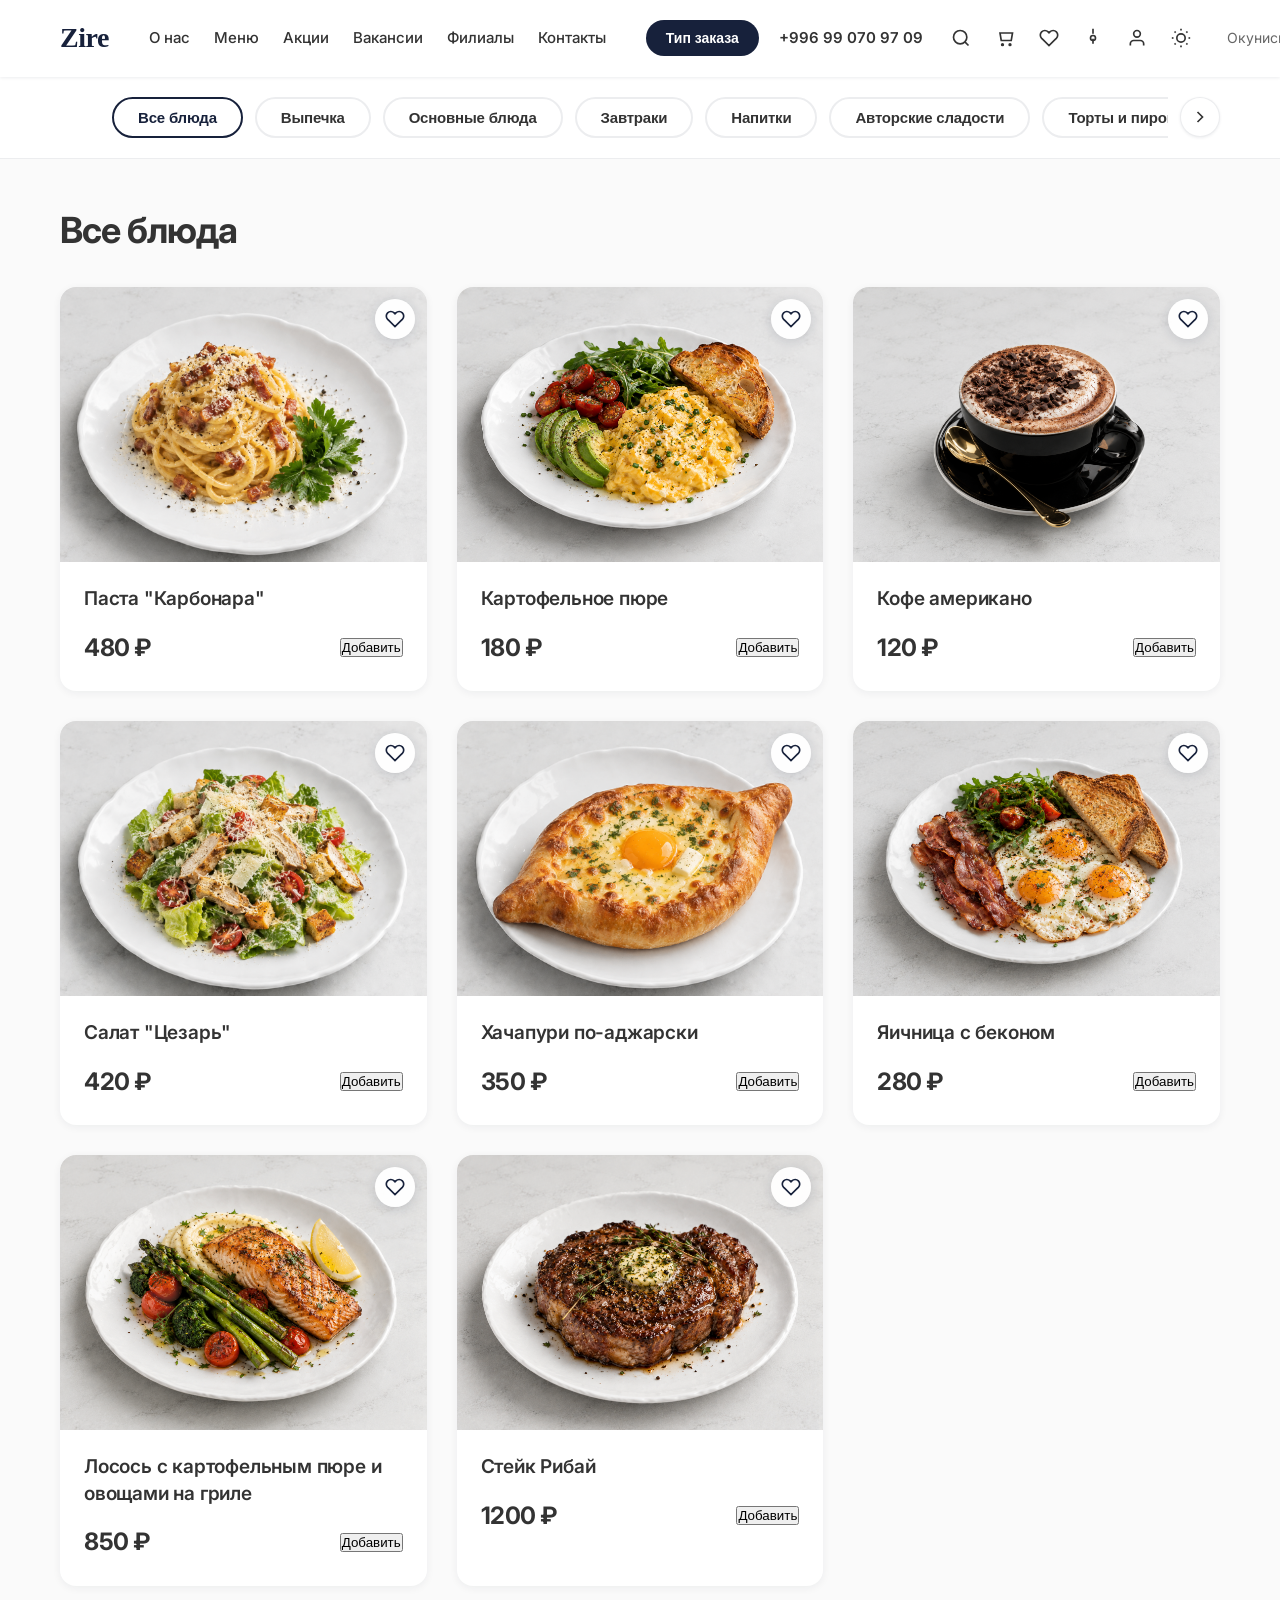
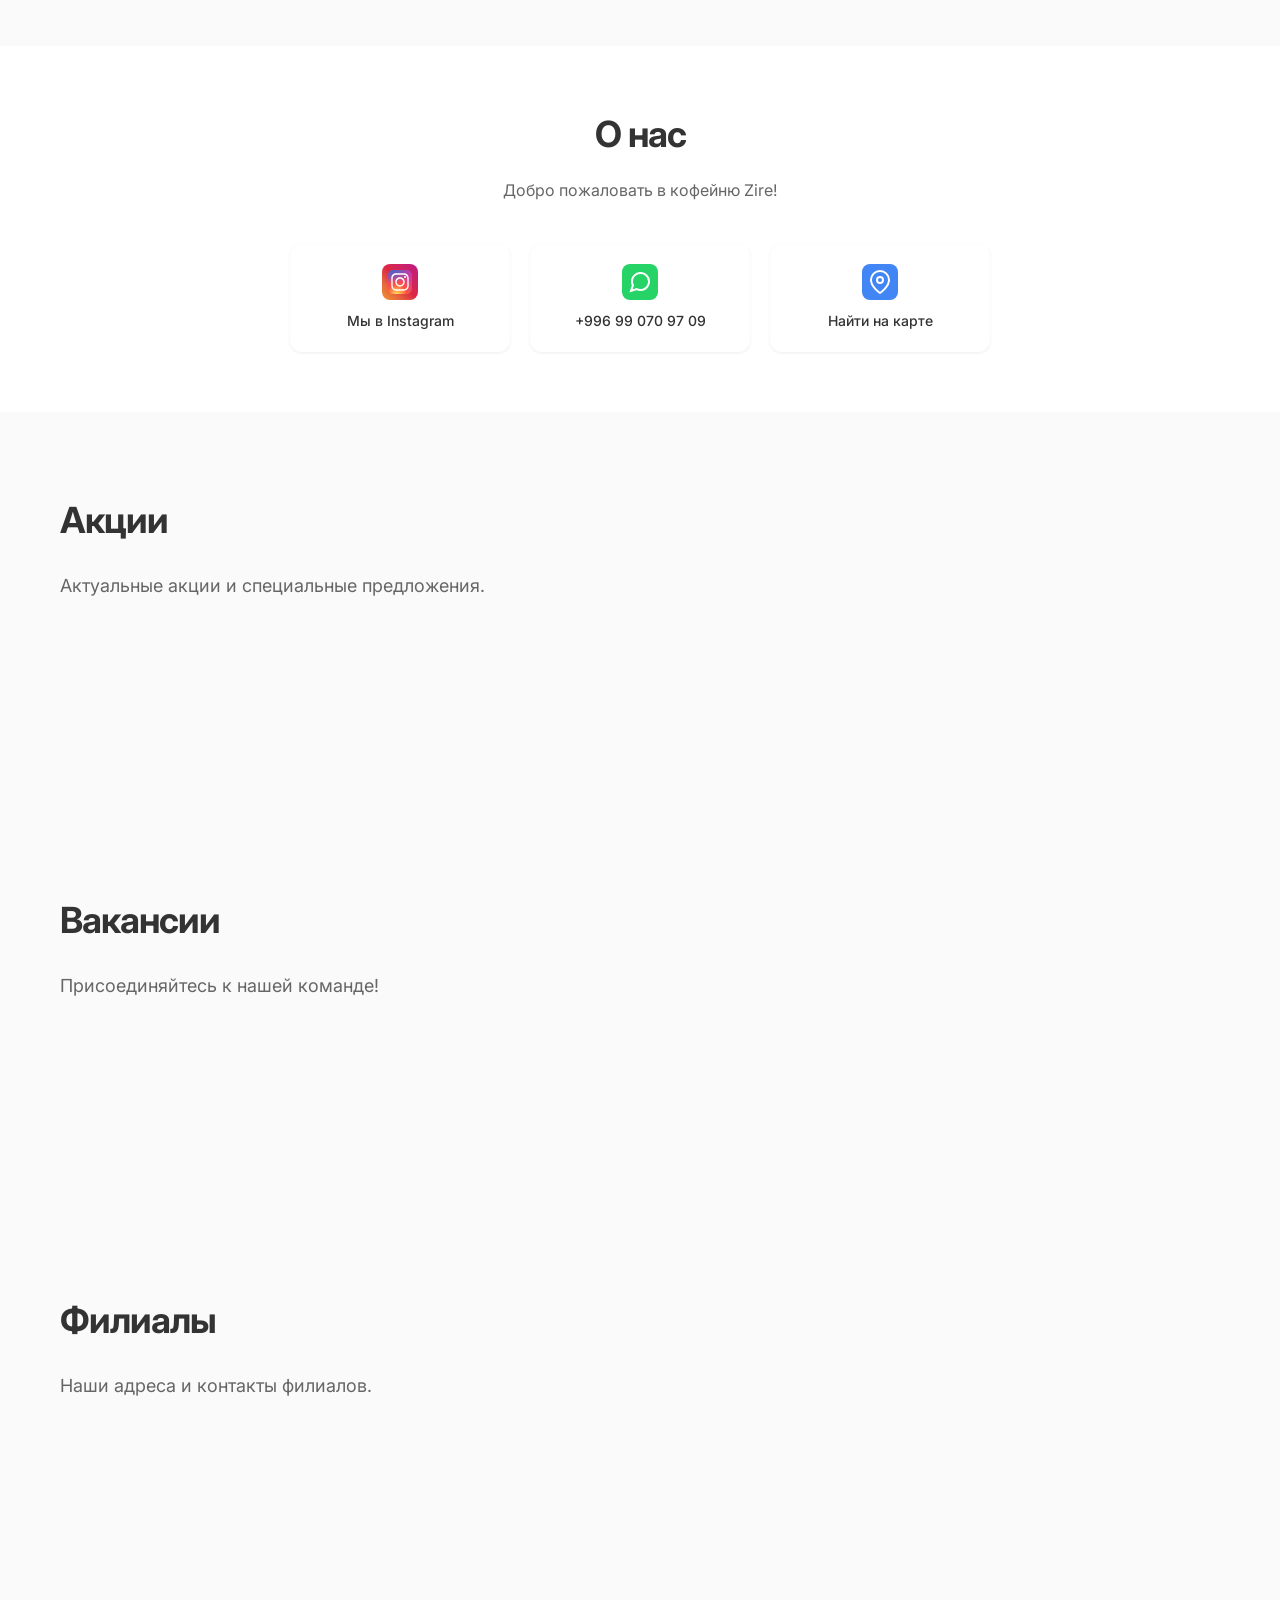
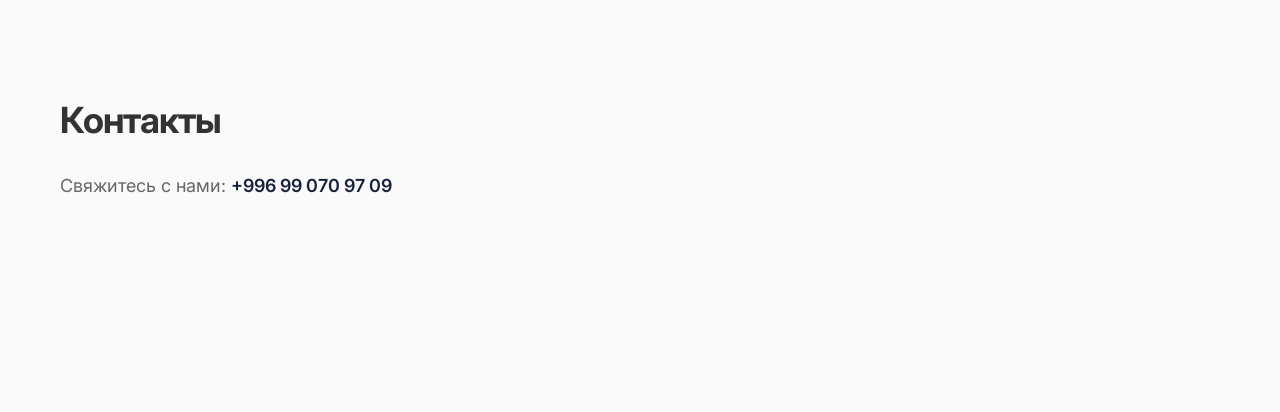
==== index.html @ 372cccfc "Initial commit: Add restaurant website files" ====
<!DOCTYPE html>
<html lang="ru">
<head>
    <meta charset="UTF-8">
    <meta name="viewport" content="width=device-width, initial-scale=1.0">
    <title>Zire - Кофейня</title>
    <link rel="preconnect" href="https://fonts.googleapis.com">
    <link rel="preconnect" href="https://fonts.gstatic.com" crossorigin>
    <link href="https://fonts.googleapis.com/css2?family=Inter:wght@400;500;600;700;800&display=swap" rel="stylesheet">
    <link rel="stylesheet" href="style.css">
</head>
<body>
    <!-- Шапка сайта -->
    <header class="header">
        <div class="container">
            <div class="header-content">
                <div class="logo">Zire</div>
                <nav class="nav">
                    <a href="#about" class="nav-link">О нас</a>
                    <a href="#menu" class="nav-link">Меню</a>
                    <a href="#promotions" class="nav-link">Акции</a>
                    <a href="#vacancies" class="nav-link">Вакансии</a>
                    <a href="#branches" class="nav-link">Филиалы</a>
                    <a href="#contacts" class="nav-link">Контакты</a>
                </nav>
                <div class="header-right">
                    <button class="order-type-btn">Тип заказа</button>
                    <a href="https://wa.me/996990709709" target="_blank" class="phone-link">+996 99 070 97 09</a>
                    <div class="header-actions">
                        <button class="icon-btn search-btn" id="searchBtn">
                            <svg width="20" height="20" viewBox="0 0 24 24" fill="none" stroke="currentColor" stroke-width="2">
                                <circle cx="11" cy="11" r="8"></circle>
                                <path d="m21 21-4.35-4.35"></path>
                            </svg>
                        </button>
                        <button class="icon-btn">
                            <svg width="20" height="20" viewBox="0 0 24 24" fill="none" stroke="currentColor" stroke-width="2">
                                <path d="M6 6h15l-1.5 9h-12z"></path>
                                <circle cx="9" cy="20" r="1"></circle>
                                <circle cx="18" cy="20" r="1"></circle>
                            </svg>
                        </button>
                        <button class="icon-btn" id="favoritesBtn">
                            <svg width="20" height="20" viewBox="0 0 24 24" fill="none" stroke="currentColor" stroke-width="2">
                                <path d="M20.84 4.61a5.5 5.5 0 0 0-7.78 0L12 5.67l-1.06-1.06a5.5 5.5 0 0 0-7.78 7.78l1.06 1.06L12 21.23l7.78-7.78 1.06-1.06a5.5 5.5 0 0 0 0-7.78z"></path>
                            </svg>
                        </button>
                        <button class="icon-btn">
                            <svg width="20" height="20" viewBox="0 0 24 24" fill="none" stroke="currentColor" stroke-width="2">
                                <circle cx="12" cy="12" r="3"></circle>
                                <path d="M12 1v6m0 6v6"></path>
                            </svg>
                        </button>
                        <button class="icon-btn">
                            <svg width="20" height="20" viewBox="0 0 24 24" fill="none" stroke="currentColor" stroke-width="2">
                                <path d="M20 21v-2a4 4 0 0 0-4-4H8a4 4 0 0 0-4 4v2"></path>
                                <circle cx="12" cy="7" r="4"></circle>
                            </svg>
                        </button>
                        <button class="icon-btn theme-toggle" id="themeToggle">
                            <svg width="20" height="20" viewBox="0 0 24 24" fill="none" stroke="currentColor" stroke-width="2">
                                <circle cx="12" cy="12" r="5"></circle>
                                <line x1="12" y1="1" x2="12" y2="3"></line>
                                <line x1="12" y1="21" x2="12" y2="23"></line>
                                <line x1="4.22" y1="4.22" x2="5.64" y2="5.64"></line>
                                <line x1="18.36" y1="18.36" x2="19.78" y2="19.78"></line>
                                <line x1="1" y1="12" x2="3" y2="12"></line>
                                <line x1="21" y1="12" x2="23" y2="12"></line>
                                <line x1="4.22" y1="19.78" x2="5.64" y2="18.36"></line>
                                <line x1="18.36" y1="5.64" x2="19.78" y2="4.22"></line>
                            </svg>
                        </button>
                    <span class="header-slogan">Окунись в атмосферу уюта</span>
                    </div>
                </div>
            </div>
        </div>
    </header>


    <!-- Категории -->
    <section class="categories" id="menu">
        <div class="container">
            <div class="categories-wrapper">
                <button class="scroll-btn scroll-left" id="scrollLeft">
                    <svg width="20" height="20" viewBox="0 0 24 24" fill="none" stroke="currentColor" stroke-width="2">
                        <polyline points="15 18 9 12 15 6"></polyline>
                    </svg>
                </button>
                <div class="categories-scroll" id="categoriesScroll">
                    <button class="category-btn active" data-category="all">Все блюда</button>
                    <button class="category-btn" data-category="pastry">Выпечка</button>
                    <button class="category-btn" data-category="main">Основные блюда</button>
                    <button class="category-btn" data-category="breakfast">Завтраки</button>
                    <button class="category-btn" data-category="drinks">Напитки</button>
                    <button class="category-btn" data-category="author-sweets">Авторские сладости</button>
                    <button class="category-btn" data-category="cakes">Торты и пироги</button>
                    <button class="category-btn" data-category="sweets">Сладости</button>
                    <button class="category-btn" data-category="bar">Для бара</button>
                    <button class="category-btn" data-category="other">Другое</button>
                </div>
                <button class="scroll-btn scroll-right" id="scrollRight">
                    <svg width="20" height="20" viewBox="0 0 24 24" fill="none" stroke="currentColor" stroke-width="2">
                        <polyline points="9 18 15 12 9 6"></polyline>
                    </svg>
                </button>
            </div>
        </div>
    </section>

    <!-- Заголовок секции -->
    <section class="section-title" id="categoryTitle">
        <div class="container">
            <h2>Все блюда</h2>
        </div>
    </section>

    <!-- Все блюда (сортировка по алфавиту) -->
    <section class="products" id="all">
        <div class="container">
            <div class="products-grid">
                <!-- Паста Карбонара -->
                <div class="product-card" data-name="Паста Карбонара">
                    <div class="product-image">
                        <img src="images/carbonara.png" alt="Паста Карбонара" class="product-img">
                        <button class="favorite-btn">
                            <svg width="20" height="20" viewBox="0 0 24 24" fill="none" stroke="currentColor" stroke-width="2">
                                <path d="M20.84 4.61a5.5 5.5 0 0 0-7.78 0L12 5.67l-1.06-1.06a5.5 5.5 0 0 0-7.78 7.78l1.06 1.06L12 21.23l7.78-7.78 1.06-1.06a5.5 5.5 0 0 0 0-7.78z"></path>
                            </svg>
                        </button>
                    </div>
                    <div class="product-info">
                        <h3 class="product-name">Паста "Карбонара"</h3>
                        <div class="product-footer">
                            <span class="product-price">480 ₽</span>
                            <button class="add-to-cart-btn-main">Добавить</button>
                        </div>
                    </div>
                </div>

                <!-- Картофельное пюре -->
                <div class="product-card" data-name="Картофельное пюре">
                    <div class="product-image">
                        <img src="images/mashed-potato.png" alt="Картофельное пюре" class="product-img">
                        <button class="favorite-btn">
                            <svg width="20" height="20" viewBox="0 0 24 24" fill="none" stroke="currentColor" stroke-width="2">
                                <path d="M20.84 4.61a5.5 5.5 0 0 0-7.78 0L12 5.67l-1.06-1.06a5.5 5.5 0 0 0-7.78 7.78l1.06 1.06L12 21.23l7.78-7.78 1.06-1.06a5.5 5.5 0 0 0 0-7.78z"></path>
                            </svg>
                        </button>
                    </div>
                    <div class="product-info">
                        <h3 class="product-name">Картофельное пюре</h3>
                        <div class="product-footer">
                            <span class="product-price">180 ₽</span>
                            <button class="add-to-cart-btn-main">Добавить</button>
                        </div>
                    </div>
                </div>

                <!-- Кофе американо -->
                <div class="product-card" data-name="Кофе американо">
                    <div class="product-image">
                        <img src="images/coffee.png" alt="Кофе американо" class="product-img">
                        <button class="favorite-btn">
                            <svg width="20" height="20" viewBox="0 0 24 24" fill="none" stroke="currentColor" stroke-width="2">
                                <path d="M20.84 4.61a5.5 5.5 0 0 0-7.78 0L12 5.67l-1.06-1.06a5.5 5.5 0 0 0-7.78 7.78l1.06 1.06L12 21.23l7.78-7.78 1.06-1.06a5.5 5.5 0 0 0 0-7.78z"></path>
                            </svg>
                        </button>
                    </div>
                    <div class="product-info">
                        <h3 class="product-name">Кофе американо</h3>
                        <div class="product-footer">
                            <span class="product-price">120 ₽</span>
                            <button class="add-to-cart-btn-main">Добавить</button>
                        </div>
                    </div>
                </div>

                <!-- Салат Цезарь -->
                <div class="product-card" data-name="Салат Цезарь">
                    <div class="product-image">
                        <img src="images/caesar.png" alt="Салат Цезарь" class="product-img">
                        <button class="favorite-btn">
                            <svg width="20" height="20" viewBox="0 0 24 24" fill="none" stroke="currentColor" stroke-width="2">
                                <path d="M20.84 4.61a5.5 5.5 0 0 0-7.78 0L12 5.67l-1.06-1.06a5.5 5.5 0 0 0-7.78 7.78l1.06 1.06L12 21.23l7.78-7.78 1.06-1.06a5.5 5.5 0 0 0 0-7.78z"></path>
                            </svg>
                        </button>
                    </div>
                    <div class="product-info">
                        <h3 class="product-name">Салат "Цезарь"</h3>
                        <div class="product-footer">
                            <span class="product-price">420 ₽</span>
                            <button class="add-to-cart-btn-main">Добавить</button>
                        </div>
                    </div>
                </div>

                <!-- Хачапури по-аджарски -->
                <div class="product-card" data-name="Хачапури по-аджарски">
                    <div class="product-image">
                        <img src="images/khachapuri.png" alt="Хачапури по-аджарски" class="product-img">
                        <button class="favorite-btn">
                            <svg width="20" height="20" viewBox="0 0 24 24" fill="none" stroke="currentColor" stroke-width="2">
                                <path d="M20.84 4.61a5.5 5.5 0 0 0-7.78 0L12 5.67l-1.06-1.06a5.5 5.5 0 0 0-7.78 7.78l1.06 1.06L12 21.23l7.78-7.78 1.06-1.06a5.5 5.5 0 0 0 0-7.78z"></path>
                            </svg>
                        </button>
                    </div>
                    <div class="product-info">
                        <h3 class="product-name">Хачапури по-аджарски</h3>
                        <div class="product-footer">
                            <span class="product-price">350 ₽</span>
                            <button class="add-to-cart-btn-main">Добавить</button>
                        </div>
                    </div>
                </div>

                <!-- Яичница с беконом -->
                <div class="product-card" data-name="Яичница с беконом">
                    <div class="product-image">
                        <img src="images/eggs-bacon.png" alt="Яичница с беконом" class="product-img">
                        <button class="favorite-btn">
                            <svg width="20" height="20" viewBox="0 0 24 24" fill="none" stroke="currentColor" stroke-width="2">
                                <path d="M20.84 4.61a5.5 5.5 0 0 0-7.78 0L12 5.67l-1.06-1.06a5.5 5.5 0 0 0-7.78 7.78l1.06 1.06L12 21.23l7.78-7.78 1.06-1.06a5.5 5.5 0 0 0 0-7.78z"></path>
                            </svg>
                        </button>
                    </div>
                    <div class="product-info">
                        <h3 class="product-name">Яичница с беконом</h3>
                        <div class="product-footer">
                            <span class="product-price">280 ₽</span>
                            <button class="add-to-cart-btn-main">Добавить</button>
                        </div>
                    </div>
                </div>

                <!-- Лосось с картофельным пюре и овощами на гриле -->
                <div class="product-card" data-name="Лосось с картофельным пюре и овощами на гриле">
                    <div class="product-image">
                        <img src="images/salmon.png" alt="Лосось с картофельным пюре и овощами на гриле" class="product-img">
                        <button class="favorite-btn">
                            <svg width="20" height="20" viewBox="0 0 24 24" fill="none" stroke="currentColor" stroke-width="2">
                                <path d="M20.84 4.61a5.5 5.5 0 0 0-7.78 0L12 5.67l-1.06-1.06a5.5 5.5 0 0 0-7.78 7.78l1.06 1.06L12 21.23l7.78-7.78 1.06-1.06a5.5 5.5 0 0 0 0-7.78z"></path>
                            </svg>
                        </button>
                    </div>
                    <div class="product-info">
                        <h3 class="product-name">Лосось с картофельным пюре и овощами на гриле</h3>
                        <div class="product-footer">
                            <span class="product-price">850 ₽</span>
                            <button class="add-to-cart-btn-main">Добавить</button>
                        </div>
                    </div>
                </div>

                <!-- Стейк Рибай -->
                <div class="product-card" data-name="Стейк Рибай">
                    <div class="product-image">
                        <img src="images/ribeye.png" alt="Стейк Рибай" class="product-img">
                        <button class="favorite-btn">
                            <svg width="20" height="20" viewBox="0 0 24 24" fill="none" stroke="currentColor" stroke-width="2">
                                <path d="M20.84 4.61a5.5 5.5 0 0 0-7.78 0L12 5.67l-1.06-1.06a5.5 5.5 0 0 0-7.78 7.78l1.06 1.06L12 21.23l7.78-7.78 1.06-1.06a5.5 5.5 0 0 0 0-7.78z"></path>
                            </svg>
                        </button>
                    </div>
                    <div class="product-info">
                        <h3 class="product-name">Стейк Рибай</h3>
                        <div class="product-footer">
                            <span class="product-price">1200 ₽</span>
                            <button class="add-to-cart-btn-main">Добавить</button>
                        </div>
                    </div>
                </div>
            </div>
        </div>
    </section>

    <!-- Выпечка -->
    <section class="products" id="pastry" style="display: none;">
        <div class="container">
            <div class="products-grid">
                <!-- Хачапури по-аджарски -->
                <div class="product-card">
                    <div class="product-image">
                        <img src="images/khachapuri.png" alt="Хачапури по-аджарски" class="product-img">
                        <button class="favorite-btn">
                            <svg width="20" height="20" viewBox="0 0 24 24" fill="none" stroke="currentColor" stroke-width="2">
                                <path d="M20.84 4.61a5.5 5.5 0 0 0-7.78 0L12 5.67l-1.06-1.06a5.5 5.5 0 0 0-7.78 7.78l1.06 1.06L12 21.23l7.78-7.78 1.06-1.06a5.5 5.5 0 0 0 0-7.78z"></path>
                            </svg>
                        </button>
                    </div>
                    <div class="product-info">
                        <h3 class="product-name">Хачапури по-аджарски</h3>
                        <div class="product-footer">
                            <span class="product-price">350 ₽</span>
                            <button class="add-to-cart-btn-main">Добавить</button>
                        </div>
                    </div>
                </div>
            </div>
        </div>
    </section>

    <!-- Основные блюда -->
    <section class="products" id="main" style="display: none;">
        <div class="container">
            <div class="products-grid">
                <!-- Паста Карбонара -->
                <div class="product-card">
                    <div class="product-image">
                        <img src="images/carbonara.png" alt="Паста Карбонара" class="product-img">
                        <button class="favorite-btn">
                            <svg width="20" height="20" viewBox="0 0 24 24" fill="none" stroke="currentColor" stroke-width="2">
                                <path d="M20.84 4.61a5.5 5.5 0 0 0-7.78 0L12 5.67l-1.06-1.06a5.5 5.5 0 0 0-7.78 7.78l1.06 1.06L12 21.23l7.78-7.78 1.06-1.06a5.5 5.5 0 0 0 0-7.78z"></path>
                            </svg>
                        </button>
                    </div>
                    <div class="product-info">
                        <h3 class="product-name">Паста "Карбонара"</h3>
                        <div class="product-footer">
                            <span class="product-price">480 ₽</span>
                            <button class="add-to-cart-btn-main">Добавить</button>
                        </div>
                    </div>
                </div>

                <!-- Картофельное пюре -->
                <div class="product-card">
                    <div class="product-image">
                        <img src="images/mashed-potato.png" alt="Картофельное пюре" class="product-img">
                        <button class="favorite-btn">
                            <svg width="20" height="20" viewBox="0 0 24 24" fill="none" stroke="currentColor" stroke-width="2">
                                <path d="M20.84 4.61a5.5 5.5 0 0 0-7.78 0L12 5.67l-1.06-1.06a5.5 5.5 0 0 0-7.78 7.78l1.06 1.06L12 21.23l7.78-7.78 1.06-1.06a5.5 5.5 0 0 0 0-7.78z"></path>
                            </svg>
                        </button>
                    </div>
                    <div class="product-info">
                        <h3 class="product-name">Картофельное пюре</h3>
                        <div class="product-footer">
                            <span class="product-price">180 ₽</span>
                            <button class="add-to-cart-btn-main">Добавить</button>
                        </div>
                    </div>
                </div>

                <!-- Лосось с картофельным пюре и овощами на гриле -->
                <div class="product-card" data-name="Лосось с картофельным пюре и овощами на гриле">
                    <div class="product-image">
                        <img src="images/salmon.png" alt="Лосось с картофельным пюре и овощами на гриле" class="product-img">
                        <button class="favorite-btn">
                            <svg width="20" height="20" viewBox="0 0 24 24" fill="none" stroke="currentColor" stroke-width="2">
                                <path d="M20.84 4.61a5.5 5.5 0 0 0-7.78 0L12 5.67l-1.06-1.06a5.5 5.5 0 0 0-7.78 7.78l1.06 1.06L12 21.23l7.78-7.78 1.06-1.06a5.5 5.5 0 0 0 0-7.78z"></path>
                            </svg>
                        </button>
                    </div>
                    <div class="product-info">
                        <h3 class="product-name">Лосось с картофельным пюре и овощами на гриле</h3>
                        <div class="product-footer">
                            <span class="product-price">850 ₽</span>
                            <button class="add-to-cart-btn-main">Добавить</button>
                        </div>
                    </div>
                </div>

                <!-- Стейк Рибай -->
                <div class="product-card" data-name="Стейк Рибай">
                    <div class="product-image">
                        <img src="images/ribeye.png" alt="Стейк Рибай" class="product-img">
                        <button class="favorite-btn">
                            <svg width="20" height="20" viewBox="0 0 24 24" fill="none" stroke="currentColor" stroke-width="2">
                                <path d="M20.84 4.61a5.5 5.5 0 0 0-7.78 0L12 5.67l-1.06-1.06a5.5 5.5 0 0 0-7.78 7.78l1.06 1.06L12 21.23l7.78-7.78 1.06-1.06a5.5 5.5 0 0 0 0-7.78z"></path>
                            </svg>
                        </button>
                    </div>
                    <div class="product-info">
                        <h3 class="product-name">Стейк Рибай</h3>
                        <div class="product-footer">
                            <span class="product-price">1200 ₽</span>
                            <button class="add-to-cart-btn-main">Добавить</button>
                        </div>
                    </div>
                </div>
            </div>
        </div>
    </section>

    <!-- Завтраки -->
    <section class="products" id="breakfast" style="display: none;">
        <div class="container">
            <div class="products-grid">
                <!-- Салат Цезарь -->
                <div class="product-card">
                    <div class="product-image">
                        <img src="images/caesar.png" alt="Салат Цезарь" class="product-img">
                        <button class="favorite-btn">
                            <svg width="20" height="20" viewBox="0 0 24 24" fill="none" stroke="currentColor" stroke-width="2">
                                <path d="M20.84 4.61a5.5 5.5 0 0 0-7.78 0L12 5.67l-1.06-1.06a5.5 5.5 0 0 0-7.78 7.78l1.06 1.06L12 21.23l7.78-7.78 1.06-1.06a5.5 5.5 0 0 0 0-7.78z"></path>
                            </svg>
                        </button>
                    </div>
                    <div class="product-info">
                        <h3 class="product-name">Салат "Цезарь"</h3>
                        <div class="product-footer">
                            <span class="product-price">420 ₽</span>
                            <button class="add-to-cart-btn-main">Добавить</button>
                        </div>
                    </div>
                </div>

                <!-- Яичница с беконом -->
                <div class="product-card">
                    <div class="product-image">
                        <img src="images/eggs-bacon.png" alt="Яичница с беконом" class="product-img">
                        <button class="favorite-btn">
                            <svg width="20" height="20" viewBox="0 0 24 24" fill="none" stroke="currentColor" stroke-width="2">
                                <path d="M20.84 4.61a5.5 5.5 0 0 0-7.78 0L12 5.67l-1.06-1.06a5.5 5.5 0 0 0-7.78 7.78l1.06 1.06L12 21.23l7.78-7.78 1.06-1.06a5.5 5.5 0 0 0 0-7.78z"></path>
                            </svg>
                        </button>
                    </div>
                    <div class="product-info">
                        <h3 class="product-name">Яичница с беконом</h3>
                        <div class="product-footer">
                            <span class="product-price">280 ₽</span>
                            <button class="add-to-cart-btn-main">Добавить</button>
                        </div>
                    </div>
                </div>
            </div>
        </div>
    </section>

    <!-- Напитки -->
    <section class="products" id="drinks" style="display: none;">
        <div class="container">
            <div class="products-grid">
                <!-- Кофе американо -->
                <div class="product-card">
                    <div class="product-image">
                        <img src="images/coffee.png" alt="Кофе американо" class="product-img">
                        <button class="favorite-btn">
                            <svg width="20" height="20" viewBox="0 0 24 24" fill="none" stroke="currentColor" stroke-width="2">
                                <path d="M20.84 4.61a5.5 5.5 0 0 0-7.78 0L12 5.67l-1.06-1.06a5.5 5.5 0 0 0-7.78 7.78l1.06 1.06L12 21.23l7.78-7.78 1.06-1.06a5.5 5.5 0 0 0 0-7.78z"></path>
                            </svg>
                        </button>
                    </div>
                    <div class="product-info">
                        <h3 class="product-name">Кофе американо</h3>
                        <div class="product-footer">
                            <span class="product-price">120 ₽</span>
                            <button class="add-to-cart-btn-main">Добавить</button>
                        </div>
                    </div>
                </div>
            </div>
        </div>
    </section>

    <!-- Модальное окно поиска -->
    <div class="modal" id="searchModal">
        <div class="modal-content">
            <div class="modal-header">
                <h2>Наши самые вкусные блюда!</h2>
                <button class="close-btn" id="closeModal">
                    <svg width="24" height="24" viewBox="0 0 24 24" fill="none" stroke="currentColor" stroke-width="2">
                        <line x1="18" y1="6" x2="6" y2="18"></line>
                        <line x1="6" y1="6" x2="18" y2="18"></line>
                    </svg>
                </button>
            </div>
            <div class="modal-body">
                <div class="search-input-wrapper">
                    <input type="text" class="search-input" placeholder="Найти блюдо...">
                </div>
                <div class="modal-categories">
                    <a href="#all" class="modal-category-link">Все блюда</a>
                    <a href="#pastry" class="modal-category-link">Выпечка</a>
                    <a href="#main" class="modal-category-link">Основные блюда</a>
                    <a href="#breakfast" class="modal-category-link">Завтраки</a>
                    <a href="#drinks" class="modal-category-link">Напитки</a>
                    <a href="#author-sweets" class="modal-category-link">Авторские сладости</a>
                    <a href="#cakes" class="modal-category-link">Торты и пироги</a>
                    <a href="#sweets" class="modal-category-link">Сладости</a>
                    <a href="#bar" class="modal-category-link">Для бара</a>
                    <a href="#other" class="modal-category-link">Другое</a>
                </div>
            </div>
        </div>
    </div>

    <!-- Секция О нас -->
    <section id="about" class="about-section">
        <div class="container">
            <h2 class="about-title">О нас</h2>
            <p class="about-description">Добро пожаловать в кофейню Zire!</p>
            <div class="about-links">
                <a href="https://www.instagram.com/zire_osh/" target="_blank" class="about-link-card">
                    <div class="about-link-icon instagram-icon">
                        <img src="data:image/svg+xml,%3Csvg xmlns='http://www.w3.org/2000/svg' width='48' height='48' viewBox='0 0 48 48'%3E%3CradialGradient id='yOrnnhliCrdS2gy~4tD8ma' cx='19.38' cy='42.035' r='44.899' gradientUnits='userSpaceOnUse'%3E%3Cstop offset='0' stop-color='%23fd5'/%3E%3Cstop offset='.328' stop-color='%23ff543f'/%3E%3Cstop offset='.348' stop-color='%23fc5245'/%3E%3Cstop offset='.504' stop-color='%23e64771'/%3E%3Cstop offset='.643' stop-color='%23d53e91'/%3E%3Cstop offset='.761' stop-color='%23cc39a4'/%3E%3Cstop offset='.841' stop-color='%23c837ab'/%3E%3C/radialGradient%3E%3Cpath fill='url(%23yOrnnhliCrdS2gy~4tD8ma)' d='M34.017,41.99l-20,0.019c-4.4,0.004-8.003-3.592-8.008-7.992l-0.019-20	c-0.004-4.4,3.592-8.003,7.992-8.008l20-0.019c4.4-0.004,8.003,3.592,8.008,7.992l0.019,20	C42.014,38.383,38.417,41.986,34.017,41.99z'/%3E%3CradialGradient id='yOrnnhliCrdS2gy~4tD8mb' cx='11.786' cy='5.54' r='29.813' gradientTransform='matrix(1 0 0 .6663 0 1.849)' gradientUnits='userSpaceOnUse'%3E%3Cstop offset='0' stop-color='%234168c9' stop-opacity='.999'/%3E%3Cstop offset='.999' stop-color='%234168c9' stop-opacity='0'/%3E%3C/radialGradient%3E%3Cpath fill='url(%23yOrnnhliCrdS2gy~4tD8mb)' d='M34.017,41.99l-20,0.019c-4.4,0.004-8.003-3.592-8.008-7.992l-0.019-20	c-0.004-4.4,3.592-8.003,7.992-8.008l20-0.019c4.4-0.004,8.003,3.592,8.008,7.992l0.019,20	C42.014,38.383,38.417,41.986,34.017,41.99z'/%3E%3Cpath fill='%23fff' d='M24,31c-3.859,0-7-3.14-7-7s3.141-7,7-7s7,3.14,7,7S27.859,31,24,31z M24,19c-2.757,0-5,2.243-5,5	s2.243,5,5,5s5-2.243,5-5S26.757,19,24,19z'/%3E%3Ccircle cx='31.5' cy='16.5' r='1.5' fill='%23fff'/%3E%3Cpath fill='%23fff' d='M30,37H18c-3.859,0-7-3.14-7-7V18c0-3.86,3.141-7,7-7h12c3.859,0,7,3.14,7,7v12	C37,33.86,33.859,37,30,37z M18,13c-2.757,0-5,2.243-5,5v12c0,2.757,2.243,5,5,5h12c2.757,0,5-2.243,5-5V18c0-2.757-2.243-5-5-5H18z'/%3E%3C/svg%3E" alt="Instagram" style="width: 32px; height: 32px;">
                    </div>
                    <span class="about-link-text">Мы в Instagram</span>
                </a>
                <a href="https://wa.me/996990709709" target="_blank" class="about-link-card">
                    <div class="about-link-icon whatsapp-icon">
                        <svg width="24" height="24" viewBox="0 0 24 24" fill="white">
                            <path d="M21 11.5a8.38 8.38 0 0 1-.9 3.8 8.5 8.5 0 0 1-7.6 4.7 8.38 8.38 0 0 1-3.8-.9L3 21l1.9-5.7a8.38 8.38 0 0 1-.9-3.8 8.5 8.5 0 0 1 4.7-7.6 8.38 8.38 0 0 1 3.8-.9h.5a8.48 8.48 0 0 1 8 8v.5z" stroke="white" stroke-width="2" fill="none"></path>
                        </svg>
                    </div>
                    <span class="about-link-text">+996 99 070 97 09</span>
                </a>
                <a href="geo:0,0?q=Alymbek+Datka+287+a,+Osh,+Kyrgyzstan+723500" target="_blank" class="about-link-card">
                    <div class="about-link-icon location-icon">
                        <svg width="24" height="24" viewBox="0 0 24 24" fill="white">
                            <path d="M21 10c0 7-9 13-9 13s-9-6-9-13a9 9 0 0 1 18 0z" stroke="white" stroke-width="2" fill="none"></path>
                            <circle cx="12" cy="10" r="3" stroke="white" stroke-width="2" fill="none"></circle>
                        </svg>
                    </div>
                    <span class="about-link-text">Найти на карте</span>
                </a>
            </div>
        </div>
    </section>

    <!-- Секция Акции -->
    <section id="promotions" class="info-section">
        <div class="container">
            <h2>Акции</h2>
            <p>Актуальные акции и специальные предложения.</p>
        </div>
    </section>

    <!-- Секция Вакансии -->
    <section id="vacancies" class="info-section">
        <div class="container">
            <h2>Вакансии</h2>
            <p>Присоединяйтесь к нашей команде!</p>
        </div>
    </section>

    <!-- Секция Филиалы -->
    <section id="branches" class="info-section">
        <div class="container">
            <h2>Филиалы</h2>
            <p>Наши адреса и контакты филиалов.</p>
        </div>
    </section>

    <!-- Секция Контакты -->
    <section id="contacts" class="info-section">
        <div class="container">
            <h2>Контакты</h2>
            <p>Свяжитесь с нами: <a href="https://wa.me/996990709709" target="_blank">+996 99 070 97 09</a></p>
        </div>
    </section>

    <!-- Toast уведомление -->
    <div id="toastNotification" class="toast-notification">
        Успешно добавлено в корзину
    </div>

    <!-- Уведомление об избранном -->
    <div id="favoriteToast" class="favorite-toast">
        Добавлено в Избранное
    </div>

    <script src="script.js"></script>
</body>
</html>
---- style.css ----
* {
    margin: 0;
    padding: 0;
    box-sizing: border-box;
}

:root {
    --bg-primary: #ffffff;
    --bg-secondary: #fafafa;
    --text-primary: #333;
    --text-secondary: #666;
    --accent-color: #17213b;
    --border-color: rgba(23, 33, 59, 0.08);
    --shadow-sm: 0 1px 3px rgba(23, 33, 59, 0.08);
    --shadow-md: 0 2px 8px rgba(23, 33, 59, 0.06);
    --shadow-lg: 0 12px 24px rgba(23, 33, 59, 0.15);
    --card-bg: #ffffff;
    --placeholder-bg: linear-gradient(135deg, #e8eaf0 25%, #f4f5f8 25%, #f4f5f8 50%, #e8eaf0 50%, #e8eaf0 75%, #f4f5f8 75%, #f4f5f8);
}

body.dark-theme {
    --bg-primary: #1a1a1a;
    --bg-secondary: #121212;
    --text-primary: #e8e8e8;
    --text-secondary: #a0a0a0;
    --accent-color: #4a5a8b;
    --border-color: rgba(255, 255, 255, 0.1);
    --shadow-sm: 0 1px 3px rgba(0, 0, 0, 0.3);
    --shadow-md: 0 2px 8px rgba(0, 0, 0, 0.4);
    --shadow-lg: 0 12px 24px rgba(0, 0, 0, 0.6);
    --card-bg: #2a2a2a;
    --placeholder-bg: linear-gradient(135deg, #2a2a2a 25%, #333333 25%, #333333 50%, #2a2a2a 50%, #2a2a2a 75%, #333333 75%, #333333);
}

body {
    font-family: 'Inter', -apple-system, BlinkMacSystemFont, 'Segoe UI', Roboto, 'Helvetica Neue', Arial, sans-serif;
    background-color: var(--bg-secondary);
    color: var(--text-primary);
    line-height: 1.6;
    -webkit-font-smoothing: antialiased;
    -moz-osx-font-smoothing: grayscale;
    transition: background-color 0.3s, color 0.3s;
}

html {
    scroll-behavior: smooth;
}

.container {
    max-width: 1200px;
    margin: 0 auto;
    padding: 0 20px;
}

/* Header */
.header {
    background-color: var(--bg-primary);
    padding: 16px 0;
    box-shadow: var(--shadow-sm);
    position: sticky;
    top: 0;
    z-index: 100;
    backdrop-filter: blur(10px);
    transition: background-color 0.3s;
}

.header-content {
    display: flex;
    align-items: center;
    justify-content: space-between;
    gap: 40px;
}

.logo {
    font-size: 28px;
    font-weight: 800;
    color: var(--accent-color);
    letter-spacing: -0.5px;
    font-family: 'Georgia', serif;
    flex-shrink: 0;
    transition: color 0.3s;
}

.nav {
    display: flex;
    gap: 24px;
    flex-grow: 1;
}

.nav-link {
    color: var(--text-primary);
    text-decoration: none;
    font-weight: 500;
    font-size: 15px;
    transition: opacity 0.3s, color 0.3s;
    white-space: nowrap;
}

.nav-link:hover {
    opacity: 0.7;
}

.header-right {
    display: flex;
    align-items: center;
    gap: 20px;
}

.header-slogan {
    font-family: 'Inter', -apple-system, BlinkMacSystemFont, 'Segoe UI', Roboto, sans-serif;
    font-weight: 400;
    font-size: 14px;
    color: var(--text-secondary);
    margin-left: 20px;
    white-space: nowrap;
}

.order-type-btn {
    background-color: #17213b;
    color: #ffffff;
    border: none;
    padding: 10px 20px;
    border-radius: 20px;
    font-weight: 600;
    font-size: 14px;
    cursor: pointer;
    transition: all 0.3s;
    white-space: nowrap;
}

.order-type-btn:hover {
    background-color: #0f1629;
    transform: translateY(-1px);
}

.phone-link {
    color: var(--text-primary);
    text-decoration: none;
    font-weight: 600;
    font-size: 15px;
    white-space: nowrap;
    transition: color 0.3s;
}

.phone-link:hover {
    color: var(--accent-color);
}

.header-actions {
    display: flex;
    gap: 8px;
    align-items: center;
}

.icon-btn {
    background: none;
    border: none;
    color: var(--text-primary);
    cursor: pointer;
    padding: 8px;
    border-radius: 50%;
    transition: background-color 0.3s, color 0.3s;
    display: flex;
    align-items: center;
    justify-content: center;
}

.icon-btn:hover {
    background-color: var(--border-color);
}

.theme-toggle {
    position: relative;
}

body.dark-theme .theme-toggle svg {
    display: none;
}

body.dark-theme .theme-toggle::after {
    content: '🌙';
    font-size: 18px;
}

body.dark-theme .add-to-cart-btn-main {
    background-color: #17213b;
}

body.dark-theme .add-to-cart-btn-main:hover {
    background-color: #0f1629;
}

body.dark-theme .quantity-controls-main {
    background-color: #17213b;
}

/* Categories */
.categories {
    background-color: var(--bg-primary);
    padding: 20px 0;
    border-bottom: 1px solid var(--border-color);
    z-index: 90;
    backdrop-filter: blur(10px);
    transition: background-color 0.3s, border-color 0.3s;
}

.categories-wrapper {
    display: flex;
    align-items: center;
    gap: 12px;
    position: relative;
}

.scroll-btn {
    background-color: var(--bg-primary);
    border: 1px solid var(--border-color);
    color: var(--text-primary);
    width: 40px;
    height: 40px;
    border-radius: 50%;
    display: flex;
    align-items: center;
    justify-content: center;
    cursor: pointer;
    transition: all 0.3s cubic-bezier(0.4, 0, 0.2, 1);
    flex-shrink: 0;
    box-shadow: var(--shadow-sm);
}

.scroll-btn:hover {
    background-color: var(--accent-color);
    border-color: var(--accent-color);
    transform: scale(1.05);
}

.scroll-btn:hover svg {
    stroke: #ffffff;
}

.scroll-btn.hidden {
    opacity: 0;
    pointer-events: none;
}

.categories-scroll {
    display: flex;
    gap: 12px;
    overflow-x: auto;
    overflow-y: hidden;
    scrollbar-width: none;
    -ms-overflow-style: none;
    scroll-behavior: smooth;
    flex: 1;
}

.categories-scroll::-webkit-scrollbar {
    display: none;
}

.category-btn {
    background-color: transparent;
    color: var(--text-primary);
    border: 2px solid var(--border-color);
    padding: 10px 24px;
    border-radius: 30px;
    font-weight: 600;
    font-size: 15px;
    cursor: pointer;
    white-space: nowrap;
    transition: all 0.3s cubic-bezier(0.4, 0, 0.2, 1);
    letter-spacing: -0.2px;
    position: relative;
}

.category-btn:hover {
    color: var(--accent-color);
    border-color: var(--accent-color);
}

.category-btn.active {
    color: var(--accent-color);
    border-color: var(--accent-color);
}

.category-btn.active::after {
    content: '';
    position: absolute;
    bottom: -20px;
    left: 50%;
    transform: translateX(-50%);
    width: 70%;
    height: 3px;
    background-color: var(--accent-color);
    border-radius: 2px;
}

/* Section Title */
.section-title {
    padding: 50px 0 35px;
    scroll-margin-top: 140px;
}

.section-title h2 {
    font-size: 36px;
    color: var(--text-primary);
    font-weight: 700;
    letter-spacing: -1px;
    line-height: 1.2;
    transition: color 0.3s;
}

/* Products Grid */
.products {
    padding-bottom: 60px;
}

.products-grid {
    display: grid;
    grid-template-columns: repeat(auto-fill, minmax(280px, 1fr));
    gap: 30px;
}

/* Product Card */
.product-card {
    background-color: var(--card-bg);
    border-radius: 16px;
    overflow: hidden;
    box-shadow: var(--shadow-md);
    transition: all 0.4s cubic-bezier(0.4, 0, 0.2, 1);
    cursor: pointer;
}

.product-card:hover {
    transform: translateY(-8px);
    box-shadow: var(--shadow-lg);
}

.product-image {
    position: relative;
    width: 100%;
    padding-top: 75%;
    background-color: var(--bg-secondary);
    overflow: hidden;
}

.product-img {
    position: absolute;
    top: 0;
    left: 0;
    width: 100%;
    height: 100%;
    object-fit: cover;
    object-position: center;
}

.image-placeholder {
    position: absolute;
    top: 0;
    left: 0;
    width: 100%;
    height: 100%;
    background: var(--placeholder-bg);
    background-size: 40px 40px;
    animation: placeholderShimmer 2s infinite linear;
}

@keyframes placeholderShimmer {
    0% {
        background-position: 0 0;
    }
    100% {
        background-position: 40px 40px;
    }
}

.favorite-btn {
    position: absolute;
    top: 12px;
    right: 12px;
    background-color: rgba(255, 255, 255, 0.95);
    border: none;
    border-radius: 50%;
    width: 40px;
    height: 40px;
    display: flex;
    align-items: center;
    justify-content: center;
    cursor: pointer;
    box-shadow: 0 2px 12px rgba(23, 33, 59, 0.15);
    transition: all 0.3s cubic-bezier(0.4, 0, 0.2, 1);
    backdrop-filter: blur(10px);
}

.favorite-btn:hover {
    background-color: var(--accent-color);
    transform: scale(1.1);
}

.favorite-btn:hover svg {
    stroke: #ffffff;
}

.favorite-btn.active-favorite {
    background-color: var(--accent-color);
}

.favorite-btn.active-favorite svg {
    stroke: #ffffff;
    fill: #ffffff;
}

.favorite-btn svg {
    stroke: var(--accent-color);
    transition: all 0.3s;
}

.product-info {
    padding: 24px;
}

.product-name {
    font-size: 19px;
    color: var(--text-primary);
    font-weight: 600;
    margin-bottom: 16px;
    line-height: 1.4;
    letter-spacing: -0.2px;
    transition: color 0.3s;
}

.product-footer {
    display: flex;
    justify-content: space-between;
    align-items: center;
    gap: 12px;
}

.product-price {
    font-size: 24px;
    color: var(--text-primary);
    font-weight: 700;
    letter-spacing: -0.5px;
    transition: color 0.3s;
}

.add-btn {
    background-color: var(--accent-color);
    color: #ffffff;
    border: none;
    padding: 12px 24px;
    border-radius: 24px;
    font-weight: 600;
    font-size: 15px;
    cursor: pointer;
    transition: all 0.3s cubic-bezier(0.4, 0, 0.2, 1);
    box-shadow: 0 2px 8px rgba(23, 33, 59, 0.2);
}

.add-btn:hover {
    background-color: #0f1629;
    transform: translateY(-2px);
    box-shadow: 0 4px 12px rgba(23, 33, 59, 0.3);
}

.add-btn:active {
    transform: translateY(0);
}

/* Modal */
.modal {
    display: none;
    position: fixed;
    top: 0;
    left: 0;
    width: 100%;
    height: 100%;
    background-color: rgba(23, 33, 59, 0.6);
    backdrop-filter: blur(8px);
    z-index: 1000;
    align-items: center;
    justify-content: center;
}

body.dark-theme .modal {
    background-color: rgba(0, 0, 0, 0.8);
}

.modal.active {
    display: flex;
    animation: modalFadeIn 0.3s ease-out;
}

@keyframes modalFadeIn {
    from {
        opacity: 0;
    }
    to {
        opacity: 1;
    }
}

.modal-content {
    background-color: var(--bg-primary);
    border-radius: 20px;
    width: 90%;
    max-width: 600px;
    max-height: 85vh;
    overflow: hidden;
    animation: modalSlideIn 0.4s cubic-bezier(0.4, 0, 0.2, 1);
    box-shadow: var(--shadow-lg);
    transition: background-color 0.3s;
}

@keyframes modalSlideIn {
    from {
        opacity: 0;
        transform: translateY(-30px) scale(0.95);
    }
    to {
        opacity: 1;
        transform: translateY(0) scale(1);
    }
}

.modal-header {
    padding: 32px 32px 24px;
    display: flex;
    justify-content: space-between;
    align-items: flex-start;
    border-bottom: 1px solid var(--border-color);
    transition: border-color 0.3s;
}

.modal-header h2 {
    font-size: 26px;
    color: var(--text-primary);
    font-weight: 700;
    letter-spacing: -0.5px;
    line-height: 1.3;
    max-width: 85%;
    transition: color 0.3s;
}

.close-btn {
    background: none;
    border: none;
    color: var(--text-primary);
    cursor: pointer;
    padding: 8px;
    border-radius: 50%;
    transition: all 0.3s;
    display: flex;
    align-items: center;
    justify-content: center;
    flex-shrink: 0;
}

.close-btn:hover {
    background-color: var(--border-color);
    transform: rotate(90deg);
}

.modal-body {
    padding: 32px;
    overflow-y: auto;
    max-height: calc(85vh - 120px);
}

.search-input-wrapper {
    margin-bottom: 32px;
}

.search-input {
    width: 100%;
    padding: 16px 20px;
    border: 2px solid var(--border-color);
    border-radius: 14px;
    font-size: 16px;
    transition: all 0.3s;
    background-color: var(--bg-secondary);
    color: var(--text-primary);
}

.search-input:focus {
    outline: none;
    border-color: var(--accent-color);
    background-color: var(--bg-primary);
    box-shadow: 0 0 0 4px rgba(23, 33, 59, 0.08);
}

.modal-categories {
    display: flex;
    flex-direction: column;
    gap: 8px;
}

.modal-category-link {
    color: var(--text-primary);
    text-decoration: none;
    font-size: 18px;
    font-weight: 600;
    padding: 16px 20px;
    border-radius: 12px;
    transition: all 0.3s cubic-bezier(0.4, 0, 0.2, 1);
    letter-spacing: -0.2px;
}

.modal-category-link:hover {
    background-color: var(--border-color);
    transform: translateX(4px);
}

/* Responsive */
@media (max-width: 1024px) {
    .header-content {
        gap: 20px;
    }

    .nav {
        gap: 16px;
    }

    .nav-link {
        font-size: 14px;
    }

    .phone-link {
        display: none;
    }
}

@media (max-width: 768px) {
    .nav {
        display: none;
    }

    .order-type-btn {
        display: none;
    }

    .products-grid {
        grid-template-columns: repeat(auto-fill, minmax(250px, 1fr));
        gap: 20px;
    }

    .section-title h2 {
        font-size: 24px;
    }

    .modal-content {
        width: 95%;
    }

    .modal-header h2 {
        font-size: 20px;
    }

    .header-actions {
        gap: 4px;
    }

    .icon-btn {
        padding: 6px;
    }

    .scroll-btn {
        width: 36px;
        height: 36px;
    }

    .header-slogan {
        display: none;
    }

    .about-links {
        grid-template-columns: 1fr;
    }
}

/* Info Sections */
.info-section {
    padding: 80px 0;
    min-height: 400px;
}

.info-section h2 {
    font-size: 36px;
    color: var(--text-primary);
    font-weight: 700;
    margin-bottom: 20px;
    letter-spacing: -1px;
    transition: color 0.3s;
}

.info-section p {
    font-size: 18px;
    color: var(--text-secondary);
    line-height: 1.8;
    max-width: 800px;
    transition: color 0.3s;
}

.info-section a {
    color: var(--accent-color);
    text-decoration: none;
    font-weight: 600;
    transition: opacity 0.3s;
}

.info-section a:hover {
    opacity: 0.7;
}

/* About Section - Social Links */
.about-section {
    padding: 60px 0;
    background-color: var(--bg-primary);
}

.about-title {
    font-size: 36px;
    color: var(--text-primary);
    font-weight: 700;
    text-align: center;
    margin-bottom: 15px;
    letter-spacing: -1px;
    transition: color 0.3s;
}

.about-description {
    font-size: 16px;
    color: var(--text-secondary);
    text-align: center;
    margin-bottom: 40px;
    transition: color 0.3s;
}

.about-links {
    display: grid;
    grid-template-columns: repeat(3, 1fr);
    gap: 20px;
    max-width: 700px;
    margin: 0 auto;
}

.about-link-card {
    background-color: var(--card-bg);
    border-radius: 12px;
    padding: 20px;
    text-align: center;
    box-shadow: var(--shadow-sm);
    transition: all 0.3s cubic-bezier(0.4, 0, 0.2, 1);
    text-decoration: none;
    display: flex;
    flex-direction: column;
    align-items: center;
    gap: 10px;
}

.about-link-card:hover {
    transform: translateY(-3px);
    box-shadow: var(--shadow-md);
}

.about-link-icon {
    width: 36px;
    height: 36px;
    display: flex;
    align-items: center;
    justify-content: center;
    border-radius: 8px;
    transition: transform 0.3s;
}

.about-link-icon svg {
    width: 24px;
    height: 24px;
}

.about-link-card:hover .about-link-icon {
    transform: scale(1.05);
}

.about-link-text {
    font-size: 14px;
    font-weight: 500;
    color: var(--text-primary);
    transition: color 0.3s;
}

.about-link-card:hover .about-link-text {
    color: var(--accent-color);
}

/* Instagram gradient */
.instagram-icon {
    background: linear-gradient(45deg, #f09433 0%, #e6683c 25%, #dc2743 50%, #cc2366 75%, #bc1888 100%);
}

/* WhatsApp green */
.whatsapp-icon {
    background: #25d366;
}

/* Location blue */
.location-icon {
    background: #4285f4;
}

/* Toast Notification */
.toast-notification {
    position: fixed;
    bottom: 30px;
    left: 50%;
    transform: translateX(-50%) translateY(20px);
    background-color: var(--accent-color);
    color: #ffffff;
    padding: 16px 24px;
    border-radius: 12px;
    box-shadow: var(--shadow-lg);
    font-weight: 600;
    font-size: 15px;
    z-index: 1001;
    opacity: 0;
    transition: all 0.3s cubic-bezier(0.4, 0, 0.2, 1);
    pointer-events: none;
    overflow: hidden;
    min-width: 280px;
    text-align: center;
}

.toast-notification.show {
    opacity: 1;
    transform: translateX(-50%) translateY(0);
}

.toast-notification::after {
    content: '';
    position: absolute;
    bottom: 0;
    left: 0;
    width: 0%;
    height: 3px;
    background-color: rgba(255, 255, 255, 0.7);
    transition: none;
}

.toast-notification.show::after {
    animation: progressBar 3s linear forwards;
}

@keyframes progressBar {
    from {
        width: 0%;
    }
    to {
        width: 100%;
    }
}

/* Favorite Toast Notification */
.favorite-toast {
    position: fixed;
    top: 100px;
    left: 30px;
    background-color: var(--accent-color);
    color: #ffffff;
    padding: 16px 24px;
    border-radius: 12px;
    box-shadow: var(--shadow-lg);
    font-weight: 600;
    font-size: 15px;
    z-index: 1001;
    opacity: 0;
    transform: translateX(-20px);
    transition: all 0.3s cubic-bezier(0.4, 0, 0.2, 1);
    pointer-events: none;
}

.favorite-toast.show {
    opacity: 1;
    transform: translateX(0);
}

/* Hero Banner */
.hero-banner {
    background: linear-gradient(135deg, var(--accent-color) 0%, #2c3e5e 100%);
    padding: 80px 0;
    margin-bottom: 0;
}

.hero-content {
    max-width: 800px;
    margin: 0 auto;
    text-align: center;
}

.hero-title {
    font-size: 48px;
    font-weight: 800;

/* Favorites Modal */
.favorites-modal-content {
    max-width: 900px;
    max-height: 80vh;
    overflow-y: auto;
}

.favorites-grid {
    display: grid;
    gap: 20px;
}

.favorite-item {
    display: grid;
    grid-template-columns: 100px 1fr auto;
    gap: 20px;
    align-items: center;
    background-color: var(--card-bg);
    padding: 15px;
    border-radius: 12px;
    box-shadow: var(--shadow-sm);
}

.favorite-img {
    width: 100px;
    height: 100px;
    object-fit: cover;
    border-radius: 8px;
}

.favorite-info {
    display: flex;
    flex-direction: column;
    gap: 5px;
}

.favorite-name {
    font-size: 18px;
    font-weight: 600;
    color: var(--text-primary);
}

.favorite-price {
    font-size: 16px;
    color: var(--accent-color);
    font-weight: 600;
}

.favorite-actions {
    display: flex;
    align-items: center;
}

.add-to-cart-btn {
    background-color: #17213b;
    color: white;
    border: none;
    width: 40px;
    height: 40px;
    border-radius: 50%;
    display: flex;
    align-items: center;
    justify-content: center;
    cursor: pointer;
    transition: all 0.3s;
}

.add-to-cart-btn:hover {
    transform: scale(1.1);
    box-shadow: var(--shadow-md);
}

.quantity-controls {
    display: flex;
    align-items: center;
    gap: 10px;
}

.quantity-btn {
    background-color: var(--accent-color);
    color: white;
    border: none;
    width: 32px;
    height: 32px;
    border-radius: 50%;
    cursor: pointer;
    font-size: 18px;
    font-weight: 600;
    display: flex;
    align-items: center;
    justify-content: center;
    transition: all 0.3s;
}

.quantity-btn:hover {
    transform: scale(1.1);
}

.quantity-display {
    font-size: 18px;
    font-weight: 600;
    color: var(--text-primary);
    min-width: 30px;
    text-align: center;
}

/* Quantity Controls on Product Cards */
.quantity-controls-main {
    display: flex;
    align-items: center;
    gap: 10px;
    background-color: #17213b;
    padding: 8px 16px;
    border-radius: 999px;
}

.quantity-btn-main {
    background: transparent;
    color: white;
    border: none;
    width: 24px;
    height: 24px;
    border-radius: 50%;
    cursor: pointer;
    font-size: 18px;
    font-weight: 700;
    display: flex;
    align-items: center;
    justify-content: center;
    transition: all 0.2s;
}

.quantity-btn-main:hover {
    background-color: rgba(255, 255, 255, 0.2);
}

.quantity-display-main {
    color: white;
    font-size: 16px;
    font-weight: 600;
    min-width: 30px;
    text-align: center;
}

.add-to-cart-btn-main {
    color: white;
    border: none;
    padding: 10px 24px;
    background-color: #17213b;
    border-radius: 25px;
    font-weight: 600;
    font-size: 14px;
    cursor: pointer;
    transition: all 0.3s;
}

.add-to-cart-btn-main:hover {
    background-color: #0f1629;
    transform: translateY(-2px);
    box-shadow: var(--shadow-md);
}

/* Favorites Badge */
.favorites-badge {
    position: absolute;
    top: -5px;
    right: -5px;
    background-color: #e74c3c;
    color: white;
    font-size: 11px;
    font-weight: 700;
    width: 18px;
    height: 18px;
    border-radius: 50%;
    display: flex;
    align-items: center;
    justify-content: center;
}

.icon-btn {
    position: relative;
}

@media (max-width: 768px) {
    .favorite-item {
        grid-template-columns: 80px 1fr;
        gap: 15px;
    }
    
    .favorite-img {
        width: 80px;
        height: 80px;
    }
    
    .favorite-actions {
        grid-column: 2;
        justify-self: end;
    }
}

/* Кнопка "Добавить" с счетчиком внутри */
.add-to-cart-btn-main.has-quantity {
    display: flex;
    align-items: center;
    justify-content: space-between;
    gap: 8px;
    padding: 8px 12px;
}

.quantity-btn-inline {
    background: rgba(255, 255, 255, 0.2);
    border: none;
    color: #ffffff;
    width: 28px;
    height: 28px;
    border-radius: 50%;
    display: flex;
    align-items: center;
    justify-content: center;
    cursor: pointer;
    font-size: 18px;
    font-weight: 600;
    transition: all 0.2s;
    flex-shrink: 0;
}

.quantity-btn-inline:hover {
    background: rgba(255, 255, 255, 0.3);
    transform: scale(1.1);
}

.quantity-btn-inline:active {
    transform: scale(0.95);
}

.quantity-display-inline {
    color: #ffffff;
    font-weight: 600;
    font-size: 16px;
    min-width: 20px;
    text-align: center;
}
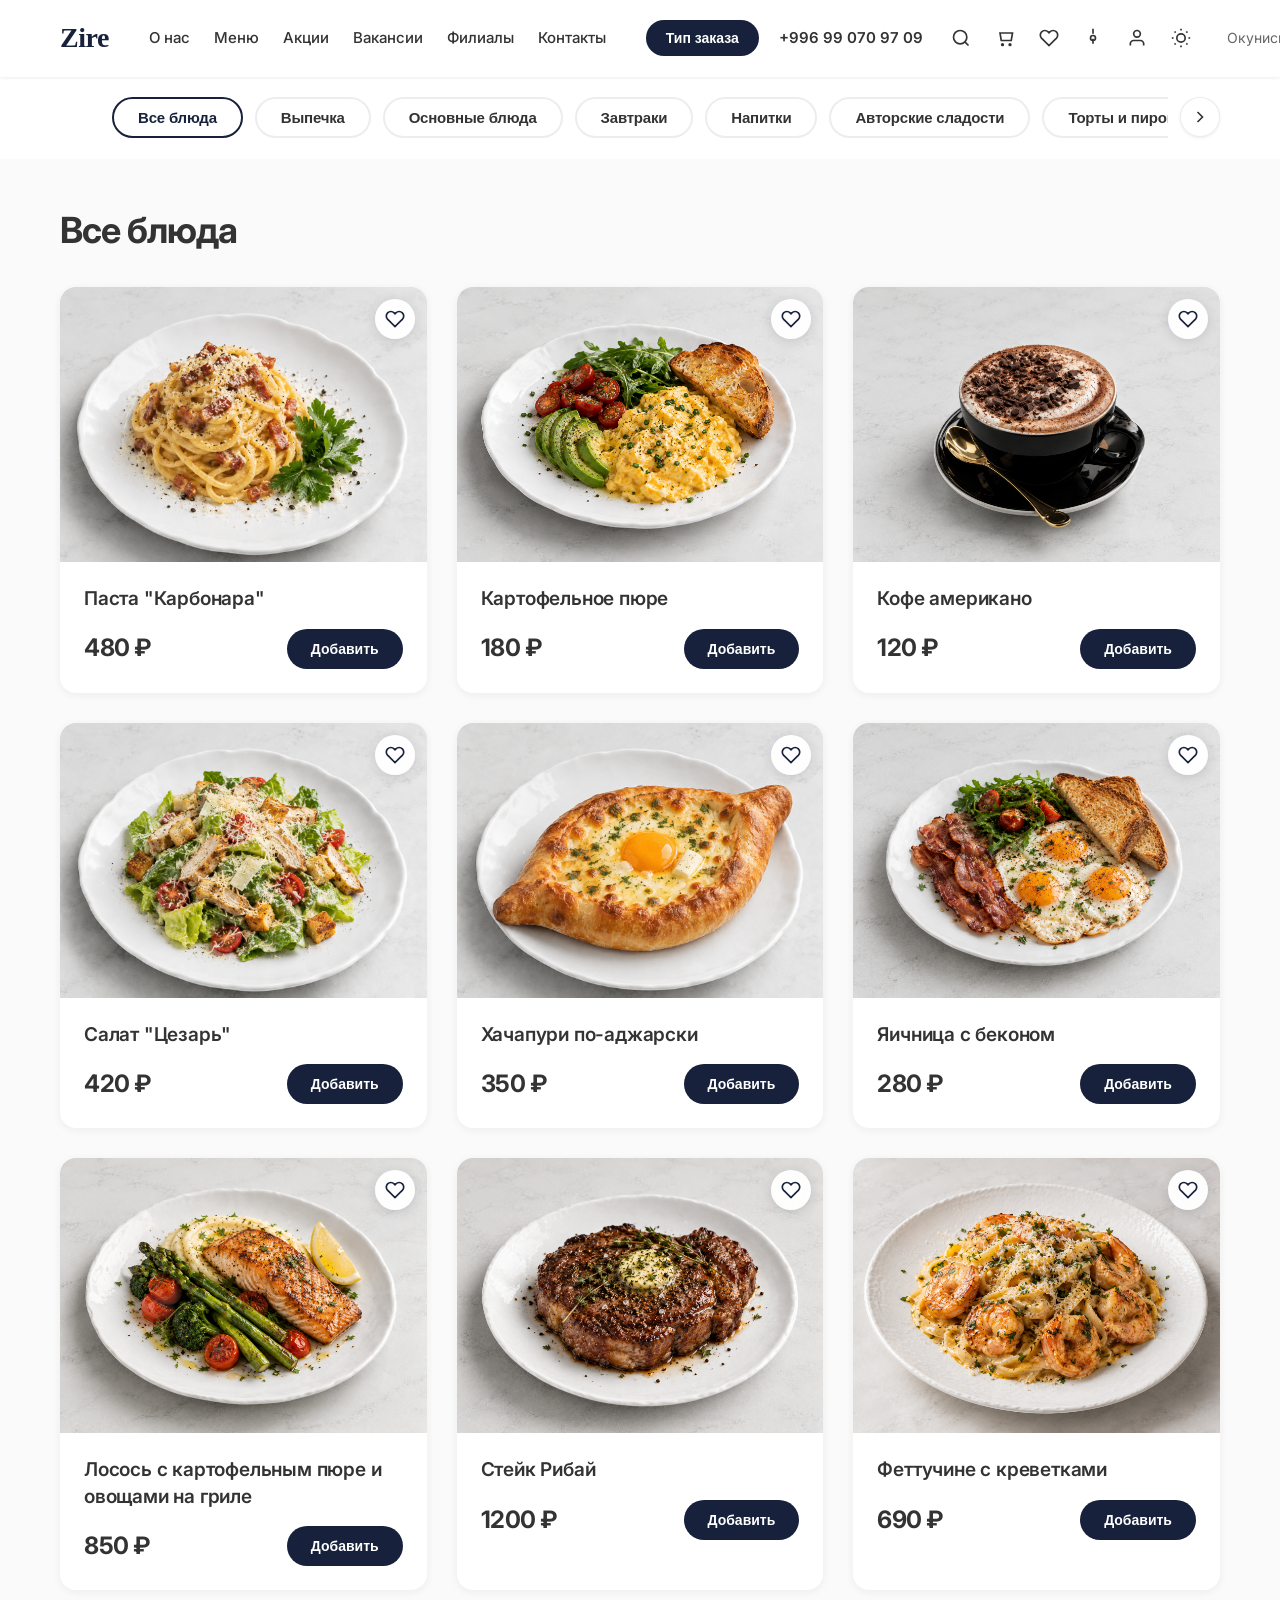
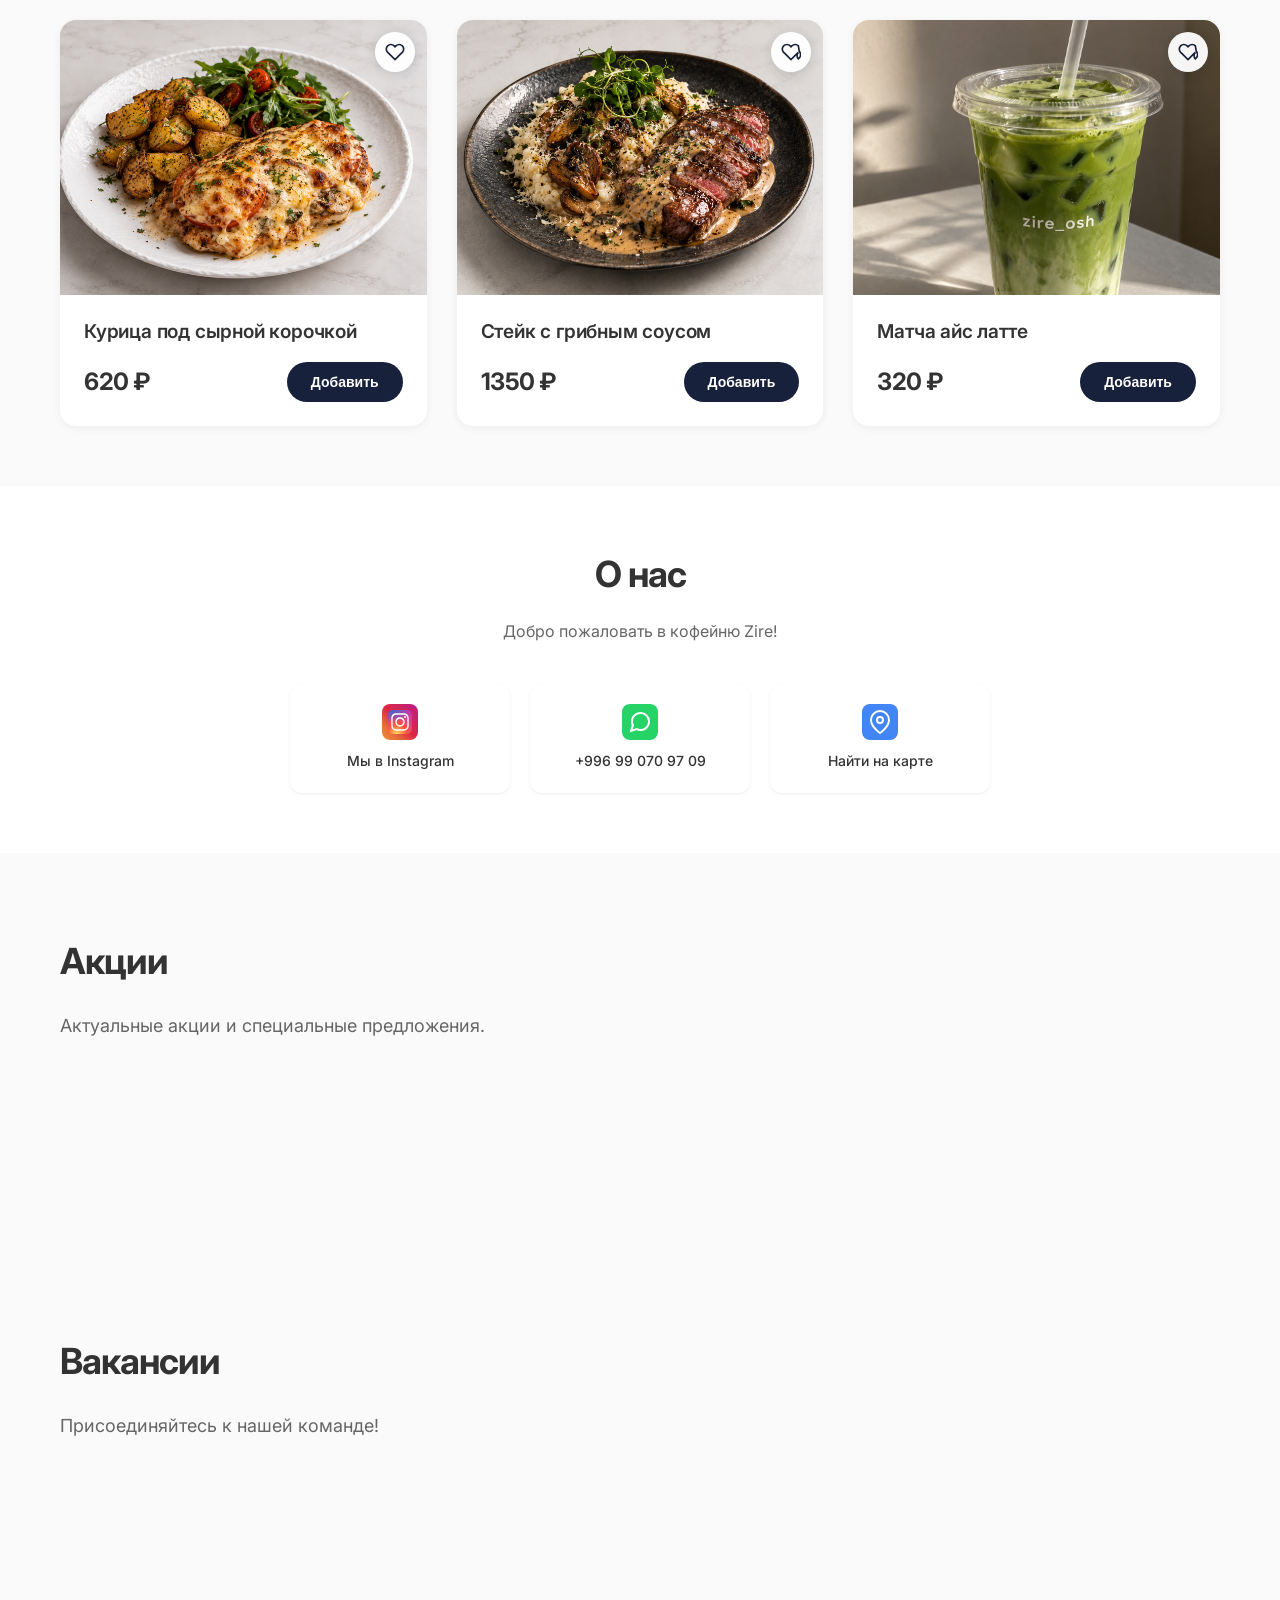
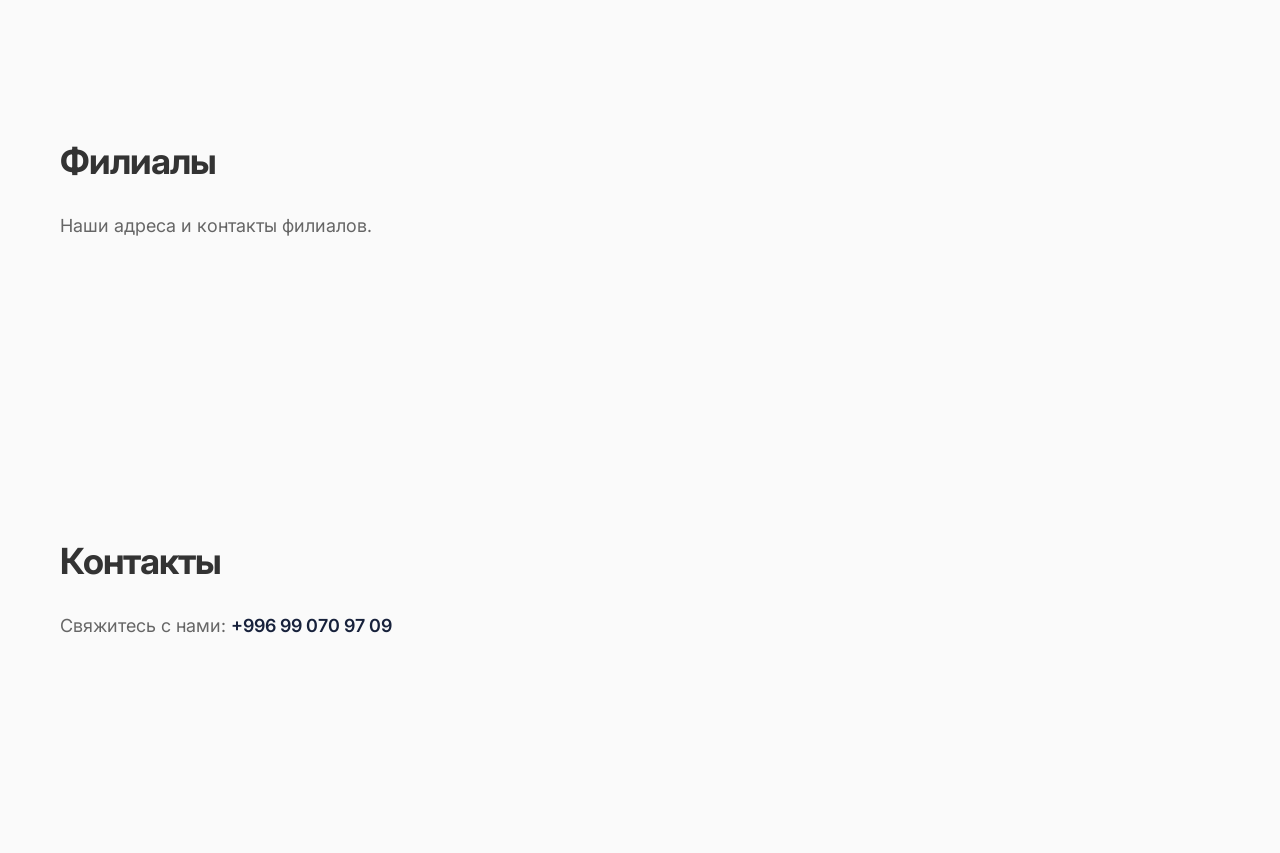
==== commit 2b8a4dcd: "Add new menu dishes and refine toast progress" ====
--- a/index.html
+++ b/index.html
@@ -270,6 +270,44 @@
                         </div>
                     </div>
                 </div>
+
+                <!-- Феттучине с креветками -->
+                <div class="product-card" data-name="Феттучине с креветками">
+                    <div class="product-image">
+                        <img src="images/fettuccine-shrimp.png" alt="Феттучине с креветками" class="product-img">
+                        <button class="favorite-btn" aria-label="Добавить в избранное">
+                            <svg width="20" height="20" viewBox="0 0 24 24" fill="none" stroke="currentColor" stroke-width="2"><path d="M20.84 4.61a5.5 5.5 0 0 0-7.78 0L12 5.67l-1.06-1.06a5.5 5.5 0 0 0-7.78 7.78l1.06 1.06L12 21.23l7.78-7.78 1.06-1.06a5.5 5.5 0 0 0 0-7.78z"></path></svg>
+                        </button>
+                    </div>
+                    <div class="product-info"><h3 class="product-name">Феттучине с креветками</h3><div class="product-footer"><span class="product-price">690 ₽</span><button class="add-to-cart-btn-main">Добавить</button></div></div>
+                </div>
+
+                <!-- Курица под сырной корочкой -->
+                <div class="product-card" data-name="Курица под сырной корочкой">
+                    <div class="product-image">
+                        <img src="images/chicken-cheese.png" alt="Курица под сырной корочкой" class="product-img">
+                        <button class="favorite-btn" aria-label="Добавить в избранное"><svg width="20" height="20" viewBox="0 0 24 24" fill="none" stroke="currentColor" stroke-width="2"><path d="M20.84 4.61a5.5 5.5 0 0 0-7.78 0L12 5.67l-1.06-1.06a5.5 5.5 0 0 0-7.78 7.78l1.06 1.06L12 21.23l7.78-7.78 1.06-1.06a5.5 5.5 0 0 0 0-7.78z"></path></svg></button>
+                    </div>
+                    <div class="product-info"><h3 class="product-name">Курица под сырной корочкой</h3><div class="product-footer"><span class="product-price">620 ₽</span><button class="add-to-cart-btn-main">Добавить</button></div></div>
+                </div>
+
+                <!-- Стейк с грибным соусом -->
+                <div class="product-card" data-name="Стейк с грибным соусом">
+                    <div class="product-image">
+                        <img src="images/steak-mushroom.png" alt="Стейк с грибным соусом" class="product-img">
+                        <button class="favorite-btn" aria-label="Добавить в избранное"><svg width="20" height="20" viewBox="0 0 24 24" fill="none" stroke="currentColor" stroke-width="2"><path d="M20.84 4.61a5.5 5.5 0 0 0-7.78 0L12 5.67l-1.06-1.06a5.5 5.5 0 0 0-7.78 7.78l1.06 1.06L12 21.23l7.78-7.78 1.06-1.06a5.5 5.5 0 0 0 0 7.78l1.06-1.06a5.5 5.5 0 0 0 0-7.78z"></path></svg></button>
+                    </div>
+                    <div class="product-info"><h3 class="product-name">Стейк с грибным соусом</h3><div class="product-footer"><span class="product-price">1350 ₽</span><button class="add-to-cart-btn-main">Добавить</button></div></div>
+                </div>
+
+                <!-- Матча айс латте -->
+                <div class="product-card" data-name="Матча айс латте">
+                    <div class="product-image">
+                        <img src="images/matcha-latte.png" alt="Матча айс латте" class="product-img">
+                        <button class="favorite-btn" aria-label="Добавить в избранное"><svg width="20" height="20" viewBox="0 0 24 24" fill="none" stroke="currentColor" stroke-width="2"><path d="M20.84 4.61a5.5 5.5 0 0 0-7.78 0L12 5.67l-1.06-1.06a5.5 5.5 0 0 0-7.78 7.78l1.06 1.06L12 21.23l7.78-7.78 1.06-1.06a5.5 5.5 0 0 0 0 7.78l1.06-1.06a5.5 5.5 0 0 0 0-7.78z"></path></svg></button>
+                    </div>
+                    <div class="product-info"><h3 class="product-name">Матча айс латте</h3><div class="product-footer"><span class="product-price">320 ₽</span><button class="add-to-cart-btn-main">Добавить</button></div></div>
+                </div>
             </div>
         </div>
     </section>
@@ -379,6 +417,19 @@
                         </div>
                     </div>
                 </div>
+
+                <div class="product-card" data-name="Феттучине с креветками">
+                    <div class="product-image"><img src="images/fettuccine-shrimp.png" alt="Феттучине с креветками" class="product-img"><button class="favorite-btn" aria-label="Добавить в избранное"><svg width="20" height="20" viewBox="0 0 24 24" fill="none" stroke="currentColor" stroke-width="2"><path d="M20.84 4.61a5.5 5.5 0 0 0-7.78 0L12 5.67l-1.06-1.06a5.5 5.5 0 0 0-7.78 7.78l1.06 1.06L12 21.23l7.78-7.78 1.06-1.06a5.5 5.5 0 0 0 0-7.78z"></path></svg></button></div>
+                    <div class="product-info"><h3 class="product-name">Феттучине с креветками</h3><div class="product-footer"><span class="product-price">690 ₽</span><button class="add-to-cart-btn-main">Добавить</button></div></div>
+                </div>
+                <div class="product-card" data-name="Курица под сырной корочкой">
+                    <div class="product-image"><img src="images/chicken-cheese.png" alt="Курица под сырной корочкой" class="product-img"><button class="favorite-btn" aria-label="Добавить в избранное"><svg width="20" height="20" viewBox="0 0 24 24" fill="none" stroke="currentColor" stroke-width="2"><path d="M20.84 4.61a5.5 5.5 0 0 0-7.78 0L12 5.67l-1.06-1.06a5.5 5.5 0 0 0-7.78 7.78l1.06 1.06L12 21.23l7.78-7.78 1.06-1.06a5.5 5.5 0 0 0 0-7.78z"></path></svg></button></div>
+                    <div class="product-info"><h3 class="product-name">Курица под сырной корочкой</h3><div class="product-footer"><span class="product-price">620 ₽</span><button class="add-to-cart-btn-main">Добавить</button></div></div>
+                </div>
+                <div class="product-card" data-name="Стейк с грибным соусом">
+                    <div class="product-image"><img src="images/steak-mushroom.png" alt="Стейк с грибным соусом" class="product-img"><button class="favorite-btn" aria-label="Добавить в избранное"><svg width="20" height="20" viewBox="0 0 24 24" fill="none" stroke="currentColor" stroke-width="2"><path d="M20.84 4.61a5.5 5.5 0 0 0-7.78 0L12 5.67l-1.06-1.06a5.5 5.5 0 0 0-7.78 7.78l1.06 1.06L12 21.23l7.78-7.78 1.06-1.06a5.5 5.5 0 0 0 0-7.78z"></path></svg></button></div>
+                    <div class="product-info"><h3 class="product-name">Стейк с грибным соусом</h3><div class="product-footer"><span class="product-price">1350 ₽</span><button class="add-to-cart-btn-main">Добавить</button></div></div>
+                </div>
             </div>
         </div>
     </section>
@@ -449,6 +500,11 @@
                             <button class="add-to-cart-btn-main">Добавить</button>
                         </div>
                     </div>
+                </div>
+
+                <div class="product-card" data-name="Матча айс латте">
+                    <div class="product-image"><img src="images/matcha-latte.png" alt="Матча айс латте" class="product-img"><button class="favorite-btn" aria-label="Добавить в избранное"><svg width="20" height="20" viewBox="0 0 24 24" fill="none" stroke="currentColor" stroke-width="2"><path d="M20.84 4.61a5.5 5.5 0 0 0-7.78 0L12 5.67l-1.06-1.06a5.5 5.5 0 0 0-7.78 7.78l1.06 1.06L12 21.23l7.78-7.78 1.06-1.06a5.5 5.5 0 0 0 0-7.78z"></path></svg></button></div>
+                    <div class="product-info"><h3 class="product-name">Матча айс латте</h3><div class="product-footer"><span class="product-price">320 ₽</span><button class="add-to-cart-btn-main">Добавить</button></div></div>
                 </div>
             </div>
         </div>
--- a/style.css
+++ b/style.css
@@ -198,7 +198,7 @@
 .categories {
     background-color: var(--bg-primary);
     padding: 20px 0;
-    border-bottom: 1px solid var(--border-color);
+    border-bottom: 1px solid rgba(255, 255, 255, 0.22);
     z-index: 90;
     backdrop-filter: blur(10px);
     transition: background-color 0.3s, border-color 0.3s;
@@ -813,10 +813,10 @@
     bottom: 30px;
     left: 50%;
     transform: translateX(-50%) translateY(20px);
-    background-color: var(--accent-color);
-    color: #ffffff;
-    padding: 16px 24px;
-    border-radius: 12px;
+    background-color: #17213b;
+    color: #050505;
+    padding: 12px 22px 14px;
+    border-radius: 4px;
     box-shadow: var(--shadow-lg);
     font-weight: 600;
     font-size: 15px;
@@ -825,7 +825,7 @@
     transition: all 0.3s cubic-bezier(0.4, 0, 0.2, 1);
     pointer-events: none;
     overflow: hidden;
-    min-width: 280px;
+    min-width: 320px;
     text-align: center;
 }
 
@@ -841,8 +841,18 @@
     left: 0;
     width: 0%;
     height: 3px;
-    background-color: rgba(255, 255, 255, 0.7);
+    background-color: #ffffff;
     transition: none;
+}
+
+.toast-notification.toast-light {
+    bottom: 58px;
+    background-color: #ffffff;
+    color: #050505;
+}
+
+.toast-notification.toast-light::after {
+    background-color: #ffffff;
 }
 
 .toast-notification.show::after {
@@ -862,7 +872,8 @@
 .favorite-toast {
     position: fixed;
     top: 100px;
-    left: 30px;
+    left: auto;
+    right: 30px;
     background-color: var(--accent-color);
     color: #ffffff;
     padding: 16px 24px;
@@ -872,9 +883,26 @@
     font-size: 15px;
     z-index: 1001;
     opacity: 0;
-    transform: translateX(-20px);
+    transform: translateX(20px);
     transition: all 0.3s cubic-bezier(0.4, 0, 0.2, 1);
     pointer-events: none;
+    min-width: 300px;
+    text-align: center;
+    overflow: hidden;
+}
+
+.favorite-toast::after {
+    content: '';
+    position: absolute;
+    left: 0;
+    bottom: 0;
+    width: 0;
+    height: 3px;
+    background: #ffffff;
+}
+
+.favorite-toast.show::after {
+    animation: progressBar 2.5s linear forwards;
 }
 
 .favorite-toast.show {
@@ -898,6 +926,7 @@
 .hero-title {
     font-size: 48px;
     font-weight: 800;
+}
 
 /* Favorites Modal */
 .favorites-modal-content {
@@ -1064,14 +1093,15 @@
 /* Favorites Badge */
 .favorites-badge {
     position: absolute;
-    top: -5px;
-    right: -5px;
-    background-color: #e74c3c;
+    top: 50%;
+    right: -2px;
+    transform: translateY(-50%);
+    background-color: transparent;
     color: white;
-    font-size: 11px;
+    font-size: 13px;
     font-weight: 700;
-    width: 18px;
-    height: 18px;
+    width: auto;
+    height: auto;
     border-radius: 50%;
     display: flex;
     align-items: center;
@@ -1083,6 +1113,12 @@
 }
 
 @media (max-width: 768px) {
+    .favorite-toast {
+        right: 16px;
+        left: 16px;
+        min-width: 0;
+    }
+
     .favorite-item {
         grid-template-columns: 80px 1fr;
         gap: 15px;
@@ -1141,3 +1177,22 @@
     min-width: 20px;
     text-align: center;
 }
+
+/* Основные кнопки карточек всегда используют фирменный синий цвет. */
+button.add-to-cart-btn-main,
+button.add-to-cart-btn-main.has-quantity {
+    appearance: none;
+    -webkit-appearance: none;
+    background: #17213b !important;
+    background-color: #17213b !important;
+    color: #ffffff !important;
+    border: 0 !important;
+    border-radius: 25px !important;
+    padding: 10px 24px !important;
+    min-height: 40px;
+}
+
+button.add-to-cart-btn-main:hover,
+button.add-to-cart-btn-main.has-quantity:hover {
+    background: #0f1629 !important;
+}
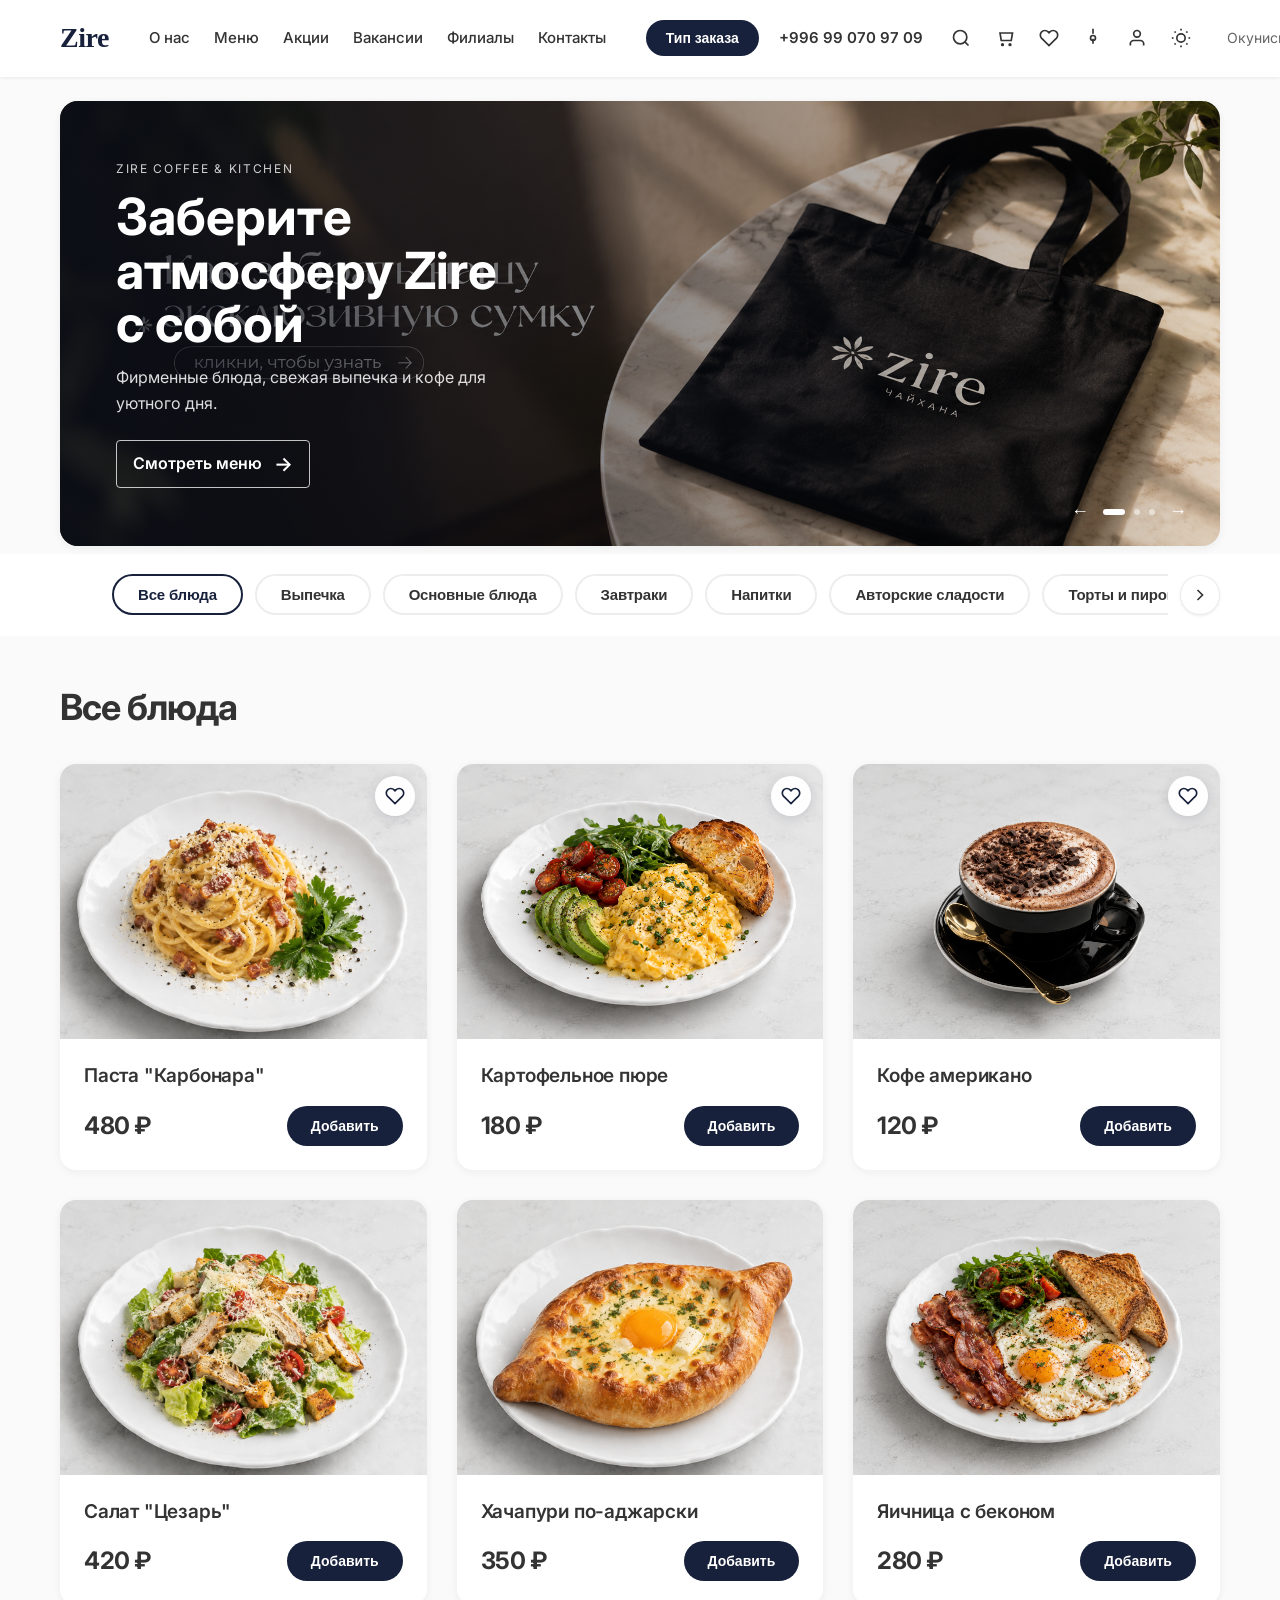
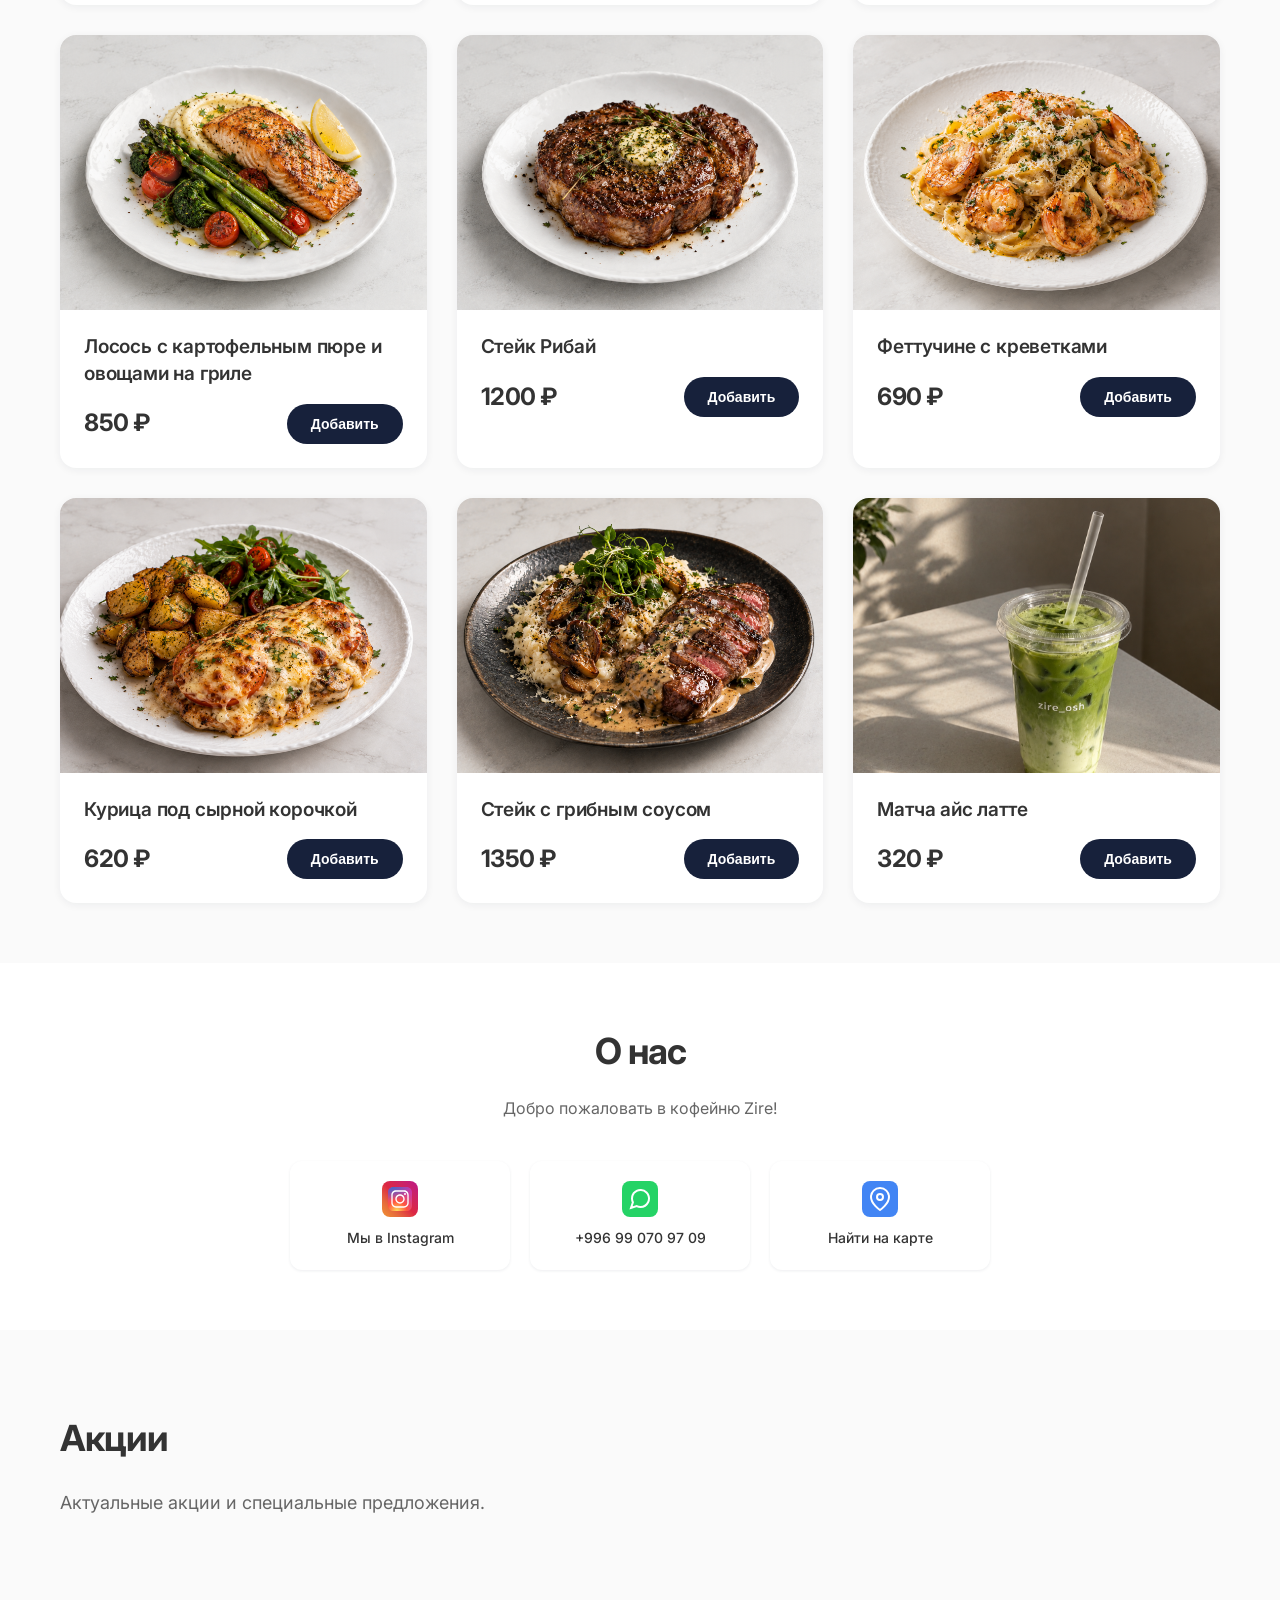
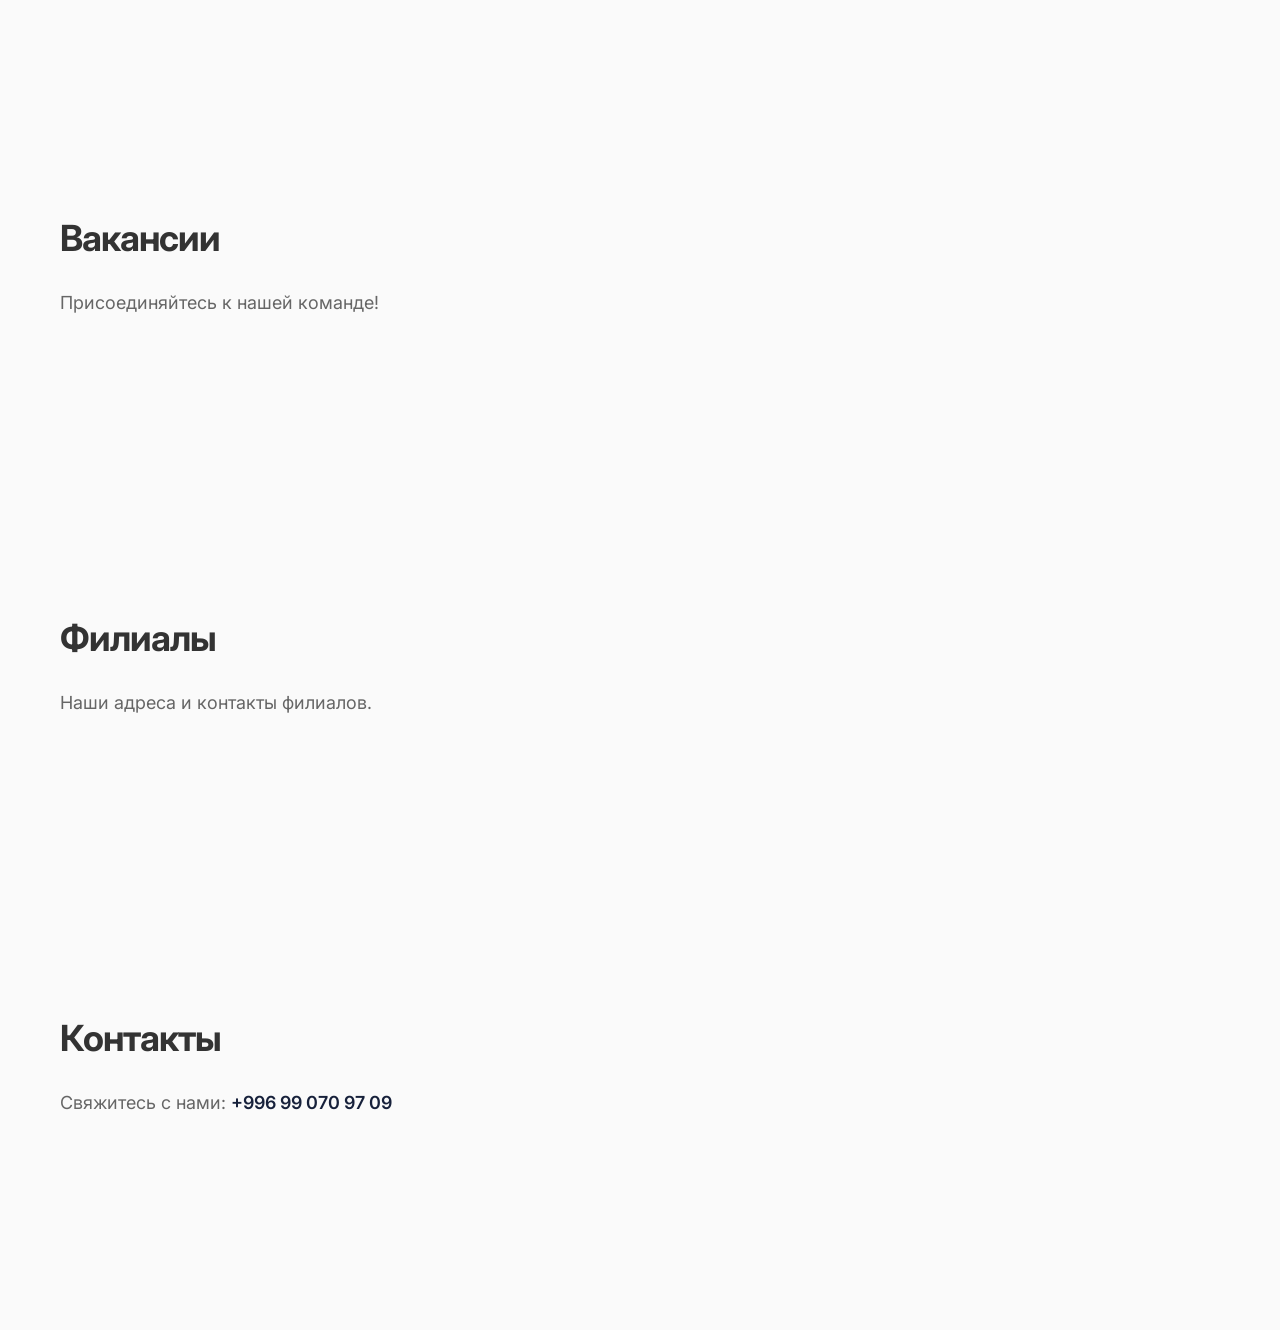
==== commit 23adf186: "Add promotional banner and refine toast notifications" ====
--- a/index.html
+++ b/index.html
@@ -77,6 +77,23 @@
         </div>
     </header>
 
+
+    <!-- Промо-баннер -->
+    <section class="hero-banner" aria-label="Промо Zire">
+        <div class="container">
+            <div class="hero-banner-card">
+                <img class="hero-banner-image" src="images/zire-banner.png" alt="Фирменная подача Zire">
+                <div class="hero-banner-overlay"></div>
+                <div class="hero-banner-content">
+                    <p class="hero-banner-kicker">Zire coffee &amp; kitchen</p>
+                    <h1 class="hero-banner-title">Заберите атмосферу Zire с собой</h1>
+                    <p class="hero-banner-text">Фирменные блюда, свежая выпечка и кофе для уютного дня.</p>
+                    <a class="hero-banner-cta" href="#menu">Смотреть меню <span aria-hidden="true">&#8594;</span></a>
+                </div>
+                <div class="hero-banner-controls" aria-hidden="true"><button type="button">&#8592;</button><span class="hero-banner-dot active"></span><span class="hero-banner-dot"></span><span class="hero-banner-dot"></span><button type="button">&#8594;</button></div>
+            </div>
+        </div>
+    </section>
 
     <!-- Категории -->
     <section class="categories" id="menu">
--- a/style.css
+++ b/style.css
@@ -814,7 +814,7 @@
     left: 50%;
     transform: translateX(-50%) translateY(20px);
     background-color: #17213b;
-    color: #050505;
+    color: #ffffff;
     padding: 12px 22px 14px;
     border-radius: 4px;
     box-shadow: var(--shadow-lg);
@@ -902,7 +902,7 @@
 }
 
 .favorite-toast.show::after {
-    animation: progressBar 2.5s linear forwards;
+    animation: progressBar 3s linear forwards;
 }
 
 .favorite-toast.show {
@@ -911,22 +911,21 @@
 }
 
 /* Hero Banner */
-.hero-banner {
-    background: linear-gradient(135deg, var(--accent-color) 0%, #2c3e5e 100%);
-    padding: 80px 0;
-    margin-bottom: 0;
-}
-
-.hero-content {
-    max-width: 800px;
-    margin: 0 auto;
-    text-align: center;
-}
-
-.hero-title {
-    font-size: 48px;
-    font-weight: 800;
-}
+.hero-banner { padding: 24px 0 8px; }
+.hero-banner-card { position: relative; min-height: 360px; border-radius: 18px; overflow: hidden; isolation: isolate; box-shadow: var(--shadow-md); }
+.hero-banner-image { position: absolute; inset: 0; width: 100%; height: 100%; object-fit: cover; z-index: -2; }
+.hero-banner-overlay { position: absolute; inset: 0; background: linear-gradient(90deg, rgba(9,13,24,.82) 0%, rgba(9,13,24,.48) 46%, rgba(9,13,24,.08) 100%); z-index: -1; }
+.hero-banner-content { position: relative; z-index: 1; max-width: 510px; padding: 58px 56px; color: #fff; }
+.hero-banner-kicker { margin: 0 0 12px; font-size: 12px; letter-spacing: .14em; text-transform: uppercase; opacity: .8; }
+.hero-banner-title { margin: 0 0 14px; font-size: clamp(30px, 4vw, 52px); line-height: 1.05; color: #fff; }
+.hero-banner-text { margin: 0 0 24px; max-width: 390px; color: rgba(255,255,255,.86); }
+.hero-banner-cta { display: inline-flex; align-items: center; gap: 12px; padding: 10px 16px; border: 1px solid rgba(255,255,255,.75); border-radius: 4px; color: #fff; text-decoration: none; font-weight: 600; }
+.hero-banner-cta span { font-size: 20px; line-height: 1; }
+.hero-banner-controls { position: absolute; right: 28px; bottom: 22px; display: flex; align-items: center; gap: 9px; color: #fff; }
+.hero-banner-controls button { border: 0; background: transparent; color: inherit; font-size: 18px; cursor: pointer; padding: 2px 5px; }
+.hero-banner-dot { width: 6px; height: 6px; border-radius: 50%; background: rgba(255,255,255,.5); }
+.hero-banner-dot.active { width: 22px; border-radius: 4px; background: #fff; }
+@media (max-width: 768px) { .hero-banner { padding-top: 14px; } .hero-banner-card { min-height: 390px; } .hero-banner-content { padding: 38px 24px 70px; } .hero-banner-title { font-size: 34px; } .hero-banner-overlay { background: linear-gradient(180deg, rgba(9,13,24,.72), rgba(9,13,24,.3) 55%, rgba(9,13,24,.75)); } .hero-banner-controls { right: 18px; bottom: 16px; } }
 
 /* Favorites Modal */
 .favorites-modal-content {
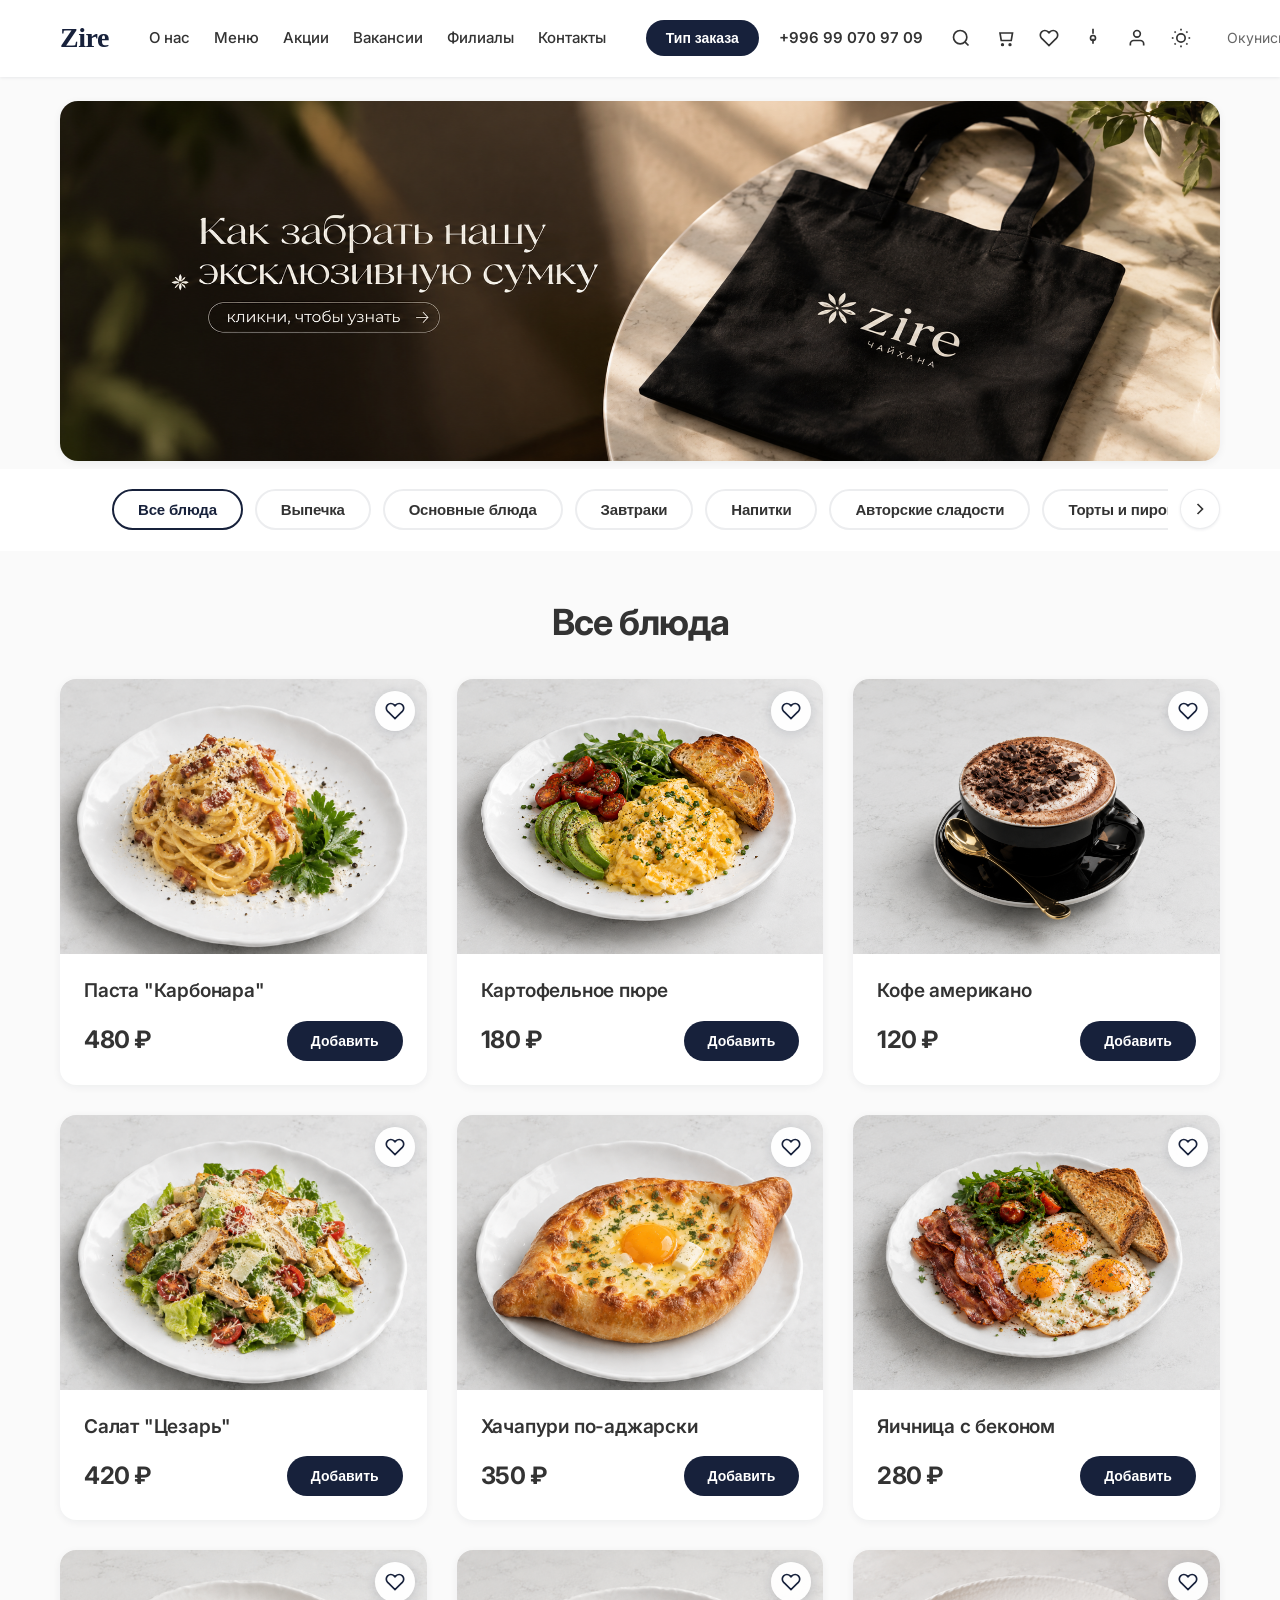
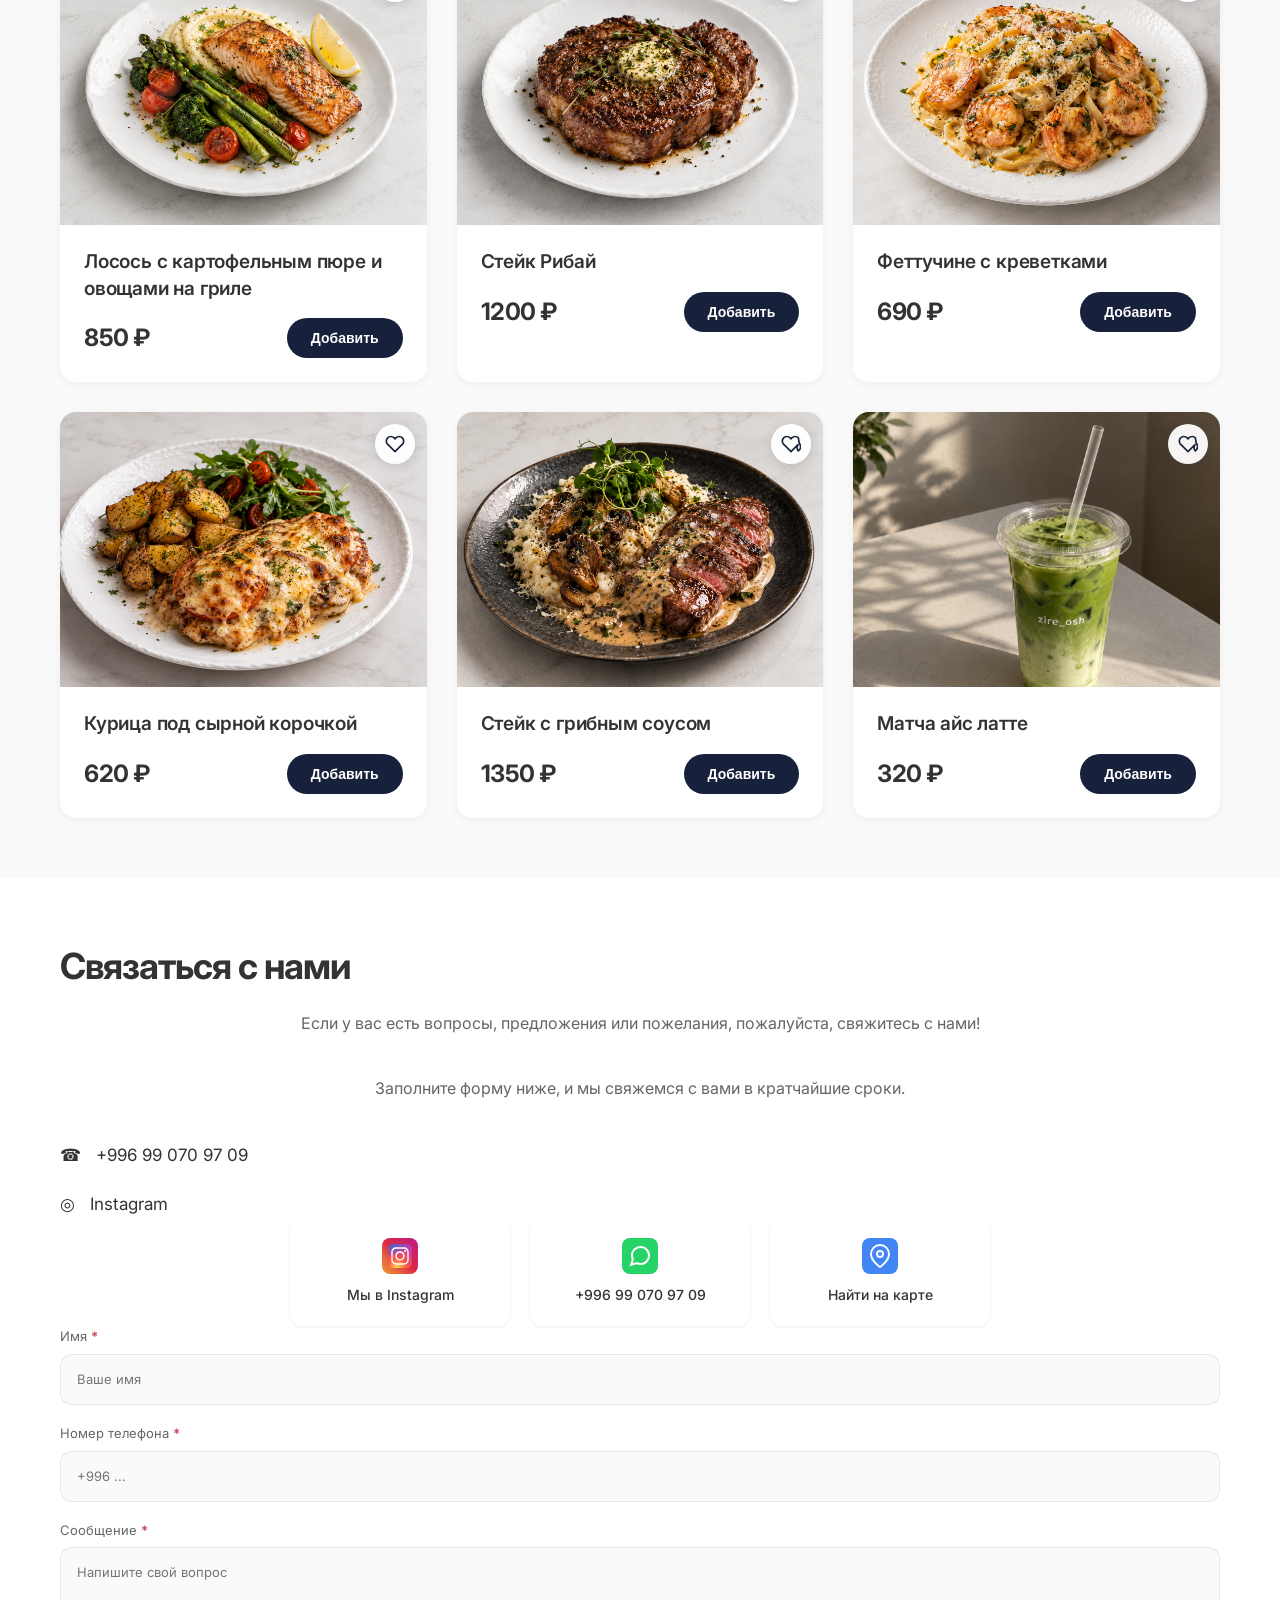
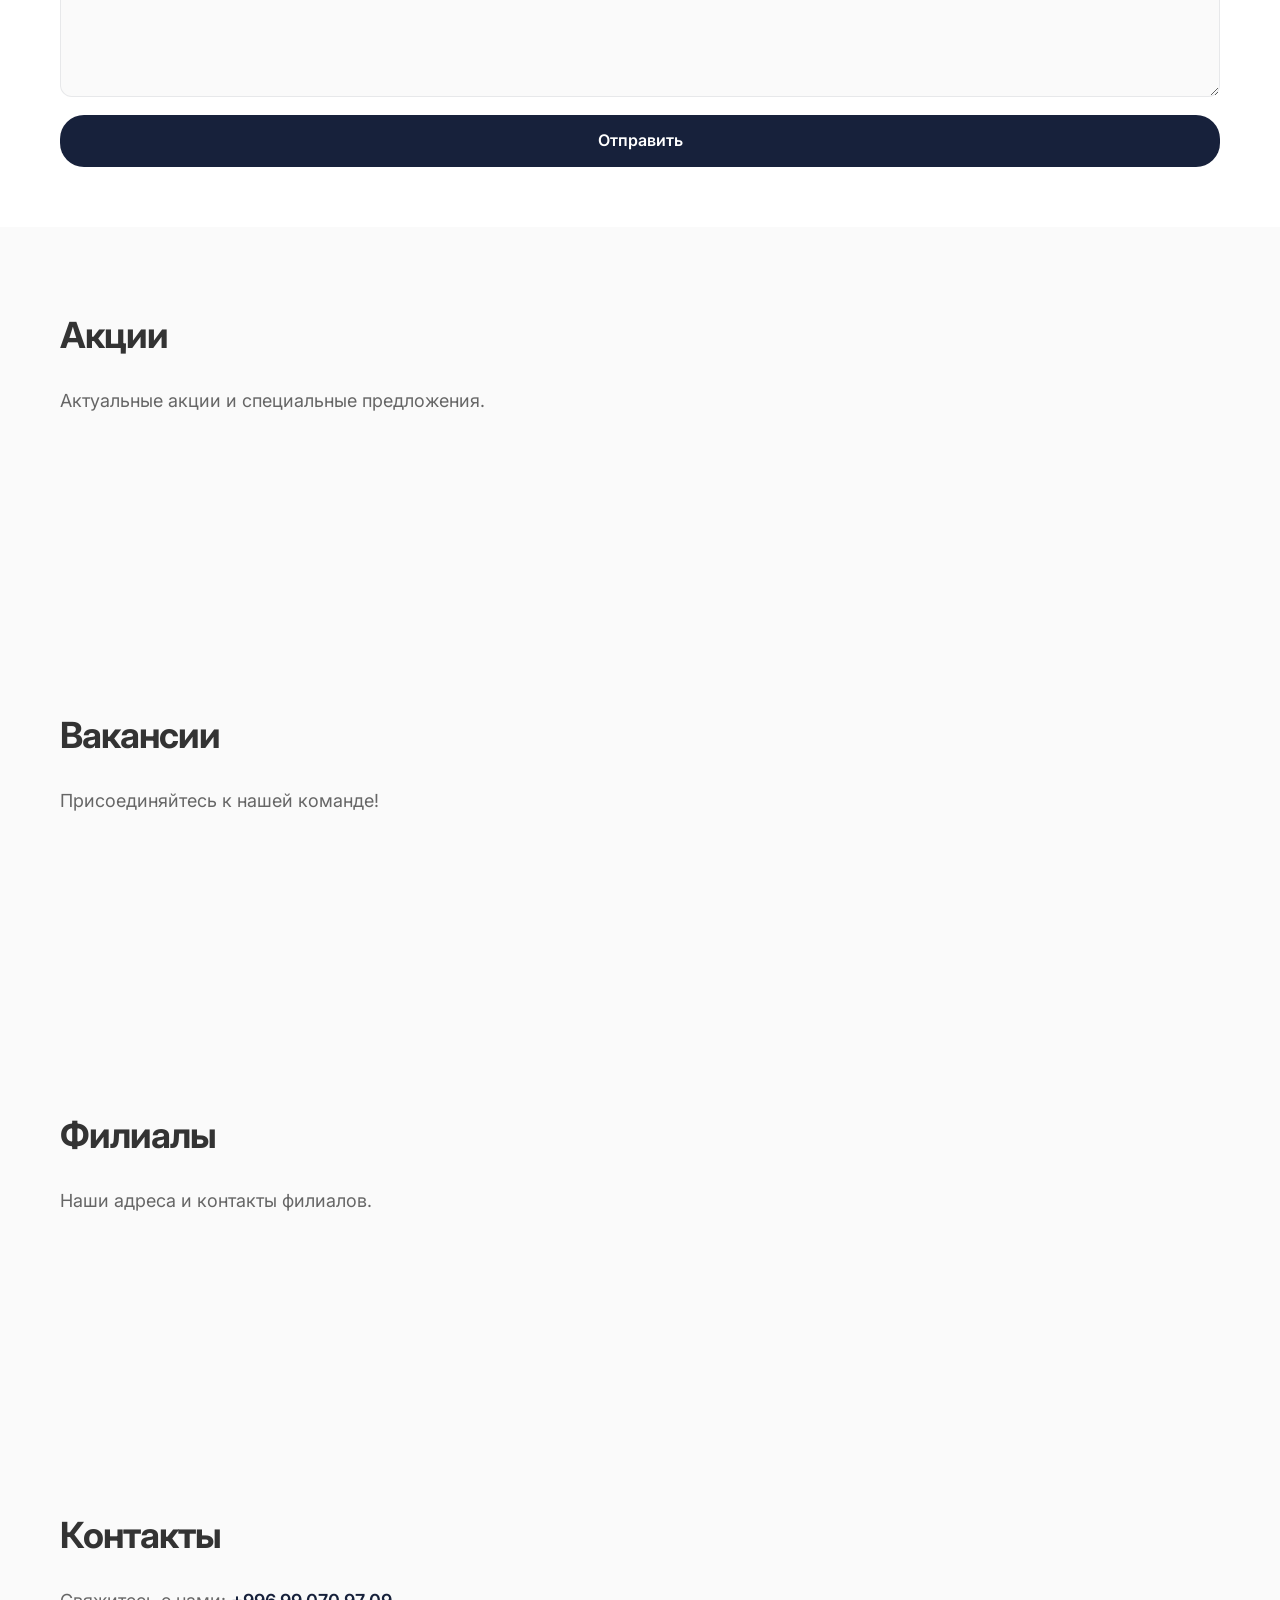
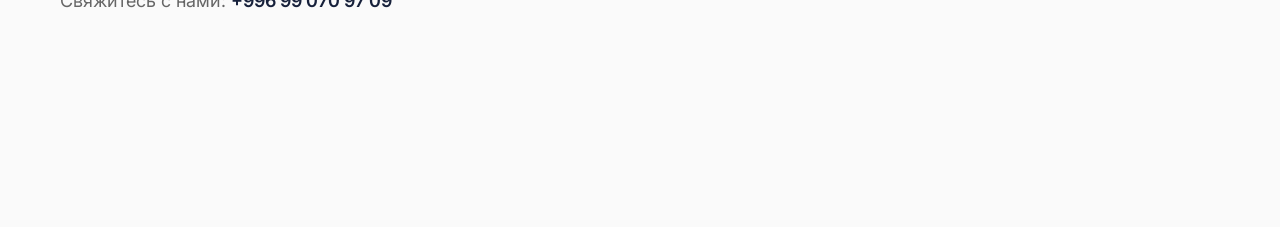
==== commit 30060a55: "Refine banner and add contact form section" ====
--- a/index.html
+++ b/index.html
@@ -83,14 +83,6 @@
         <div class="container">
             <div class="hero-banner-card">
                 <img class="hero-banner-image" src="images/zire-banner.png" alt="Фирменная подача Zire">
-                <div class="hero-banner-overlay"></div>
-                <div class="hero-banner-content">
-                    <p class="hero-banner-kicker">Zire coffee &amp; kitchen</p>
-                    <h1 class="hero-banner-title">Заберите атмосферу Zire с собой</h1>
-                    <p class="hero-banner-text">Фирменные блюда, свежая выпечка и кофе для уютного дня.</p>
-                    <a class="hero-banner-cta" href="#menu">Смотреть меню <span aria-hidden="true">&#8594;</span></a>
-                </div>
-                <div class="hero-banner-controls" aria-hidden="true"><button type="button">&#8592;</button><span class="hero-banner-dot active"></span><span class="hero-banner-dot"></span><span class="hero-banner-dot"></span><button type="button">&#8594;</button></div>
             </div>
         </div>
     </section>
@@ -562,8 +554,11 @@
     <!-- Секция О нас -->
     <section id="about" class="about-section">
         <div class="container">
-            <h2 class="about-title">О нас</h2>
-            <p class="about-description">Добро пожаловать в кофейню Zire!</p>
+            <h2 class="about-title">Связаться с нами</h2>
+            <p class="about-description">Если у вас есть вопросы, предложения или пожелания, пожалуйста, свяжитесь с нами!</p>
+            <p class="about-description">Заполните форму ниже, и мы свяжемся с вами в кратчайшие сроки.</p>
+            <a class="about-contact-link" href="https://wa.me/996990709709" target="_blank" rel="noopener">&#9742; &nbsp; +996 99 070 97 09</a>
+            <a class="about-contact-link" href="https://www.instagram.com/zire_osh/" target="_blank" rel="noopener">◎ &nbsp; Instagram</a>
             <div class="about-links">
                 <a href="https://www.instagram.com/zire_osh/" target="_blank" class="about-link-card">
                     <div class="about-link-icon instagram-icon">
@@ -589,6 +584,12 @@
                     <span class="about-link-text">Найти на карте</span>
                 </a>
             </div>
+            <form class="about-form" id="aboutForm">
+                <label><span>Имя <b>*</b></span><input name="name" type="text" required placeholder="Ваше имя"></label>
+                <label><span>Номер телефона <b>*</b></span><input name="phone" type="tel" required placeholder="+996 ..."></label>
+                <label><span>Сообщение <b>*</b></span><textarea name="message" required placeholder="Напишите свой вопрос"></textarea></label>
+                <button type="submit" class="about-submit">Отправить</button>
+            </form>
         </div>
     </section>
 
--- a/style.css
+++ b/style.css
@@ -307,6 +307,7 @@
     letter-spacing: -1px;
     line-height: 1.2;
     transition: color 0.3s;
+    text-align: center;
 }
 
 /* Products Grid */
@@ -717,11 +718,87 @@
     background-color: var(--bg-primary);
 }
 
+.about-section .container {
+    max-width: 1200px;
+}
+
+.about-title {
+    text-align: left;
+}
+
+.about-layout {
+    display: grid;
+    grid-template-columns: minmax(0, 1fr) minmax(360px, 1fr);
+    gap: 72px;
+    align-items: start;
+}
+
+.about-copy .about-description {
+    text-align: left;
+    max-width: 540px;
+    margin-bottom: 18px;
+}
+
+.about-contact-link {
+    display: block;
+    width: fit-content;
+    margin-top: 22px;
+    color: var(--text-primary);
+    text-decoration: none;
+    font-size: 17px;
+}
+
+.about-contact-link:hover {
+    color: var(--accent-color);
+}
+
+.about-form {
+    display: grid;
+    gap: 18px;
+}
+
+.about-form label {
+    display: grid;
+    gap: 7px;
+    color: var(--text-secondary);
+    font-size: 13px;
+}
+
+.about-form label b { color: #c94b5b; }
+
+.about-form input,
+.about-form textarea {
+    width: 100%;
+    border: 1px solid var(--border-color);
+    border-radius: 12px;
+    background: var(--bg-secondary);
+    color: var(--text-primary);
+    padding: 14px 16px;
+    font: inherit;
+    outline: none;
+}
+
+.about-form textarea { min-height: 150px; resize: vertical; }
+.about-form input:focus, .about-form textarea:focus { border-color: var(--accent-color); }
+
+.about-submit {
+    border: 0;
+    border-radius: 24px;
+    background: #17213b;
+    color: #fff;
+    padding: 13px 20px;
+    font: inherit;
+    font-weight: 600;
+    cursor: pointer;
+}
+
+.about-links { display: none; }
+
 .about-title {
     font-size: 36px;
     color: var(--text-primary);
     font-weight: 700;
-    text-align: center;
+    text-align: left;
     margin-bottom: 15px;
     letter-spacing: -1px;
     transition: color 0.3s;
@@ -1112,6 +1189,26 @@
 }
 
 @media (max-width: 768px) {
+    .about-layout {
+        grid-template-columns: 1fr;
+        gap: 32px;
+    }
+
+    .about-title {
+        text-align: center;
+    }
+
+    .about-copy .about-description {
+        text-align: center;
+        margin-left: auto;
+        margin-right: auto;
+    }
+
+    .about-contact-link {
+        margin-left: auto;
+        margin-right: auto;
+    }
+
     .favorite-toast {
         right: 16px;
         left: 16px;
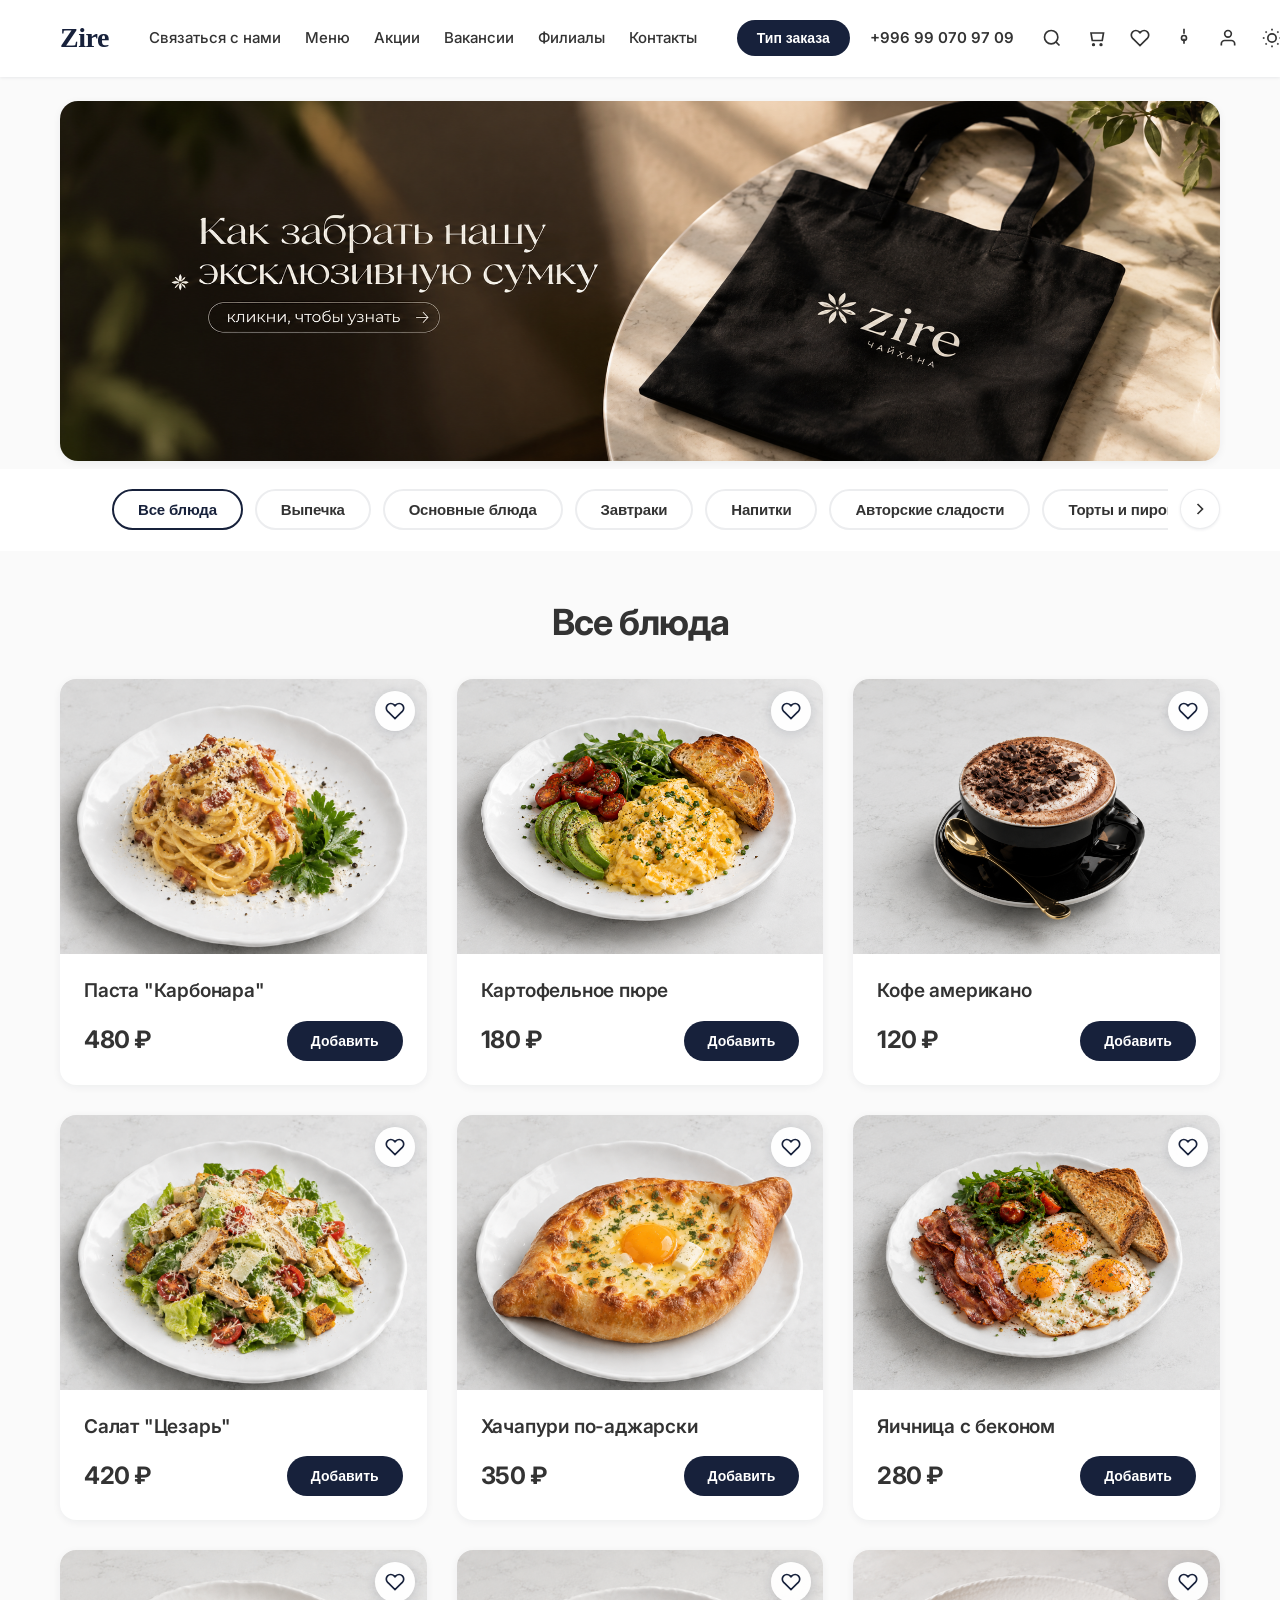
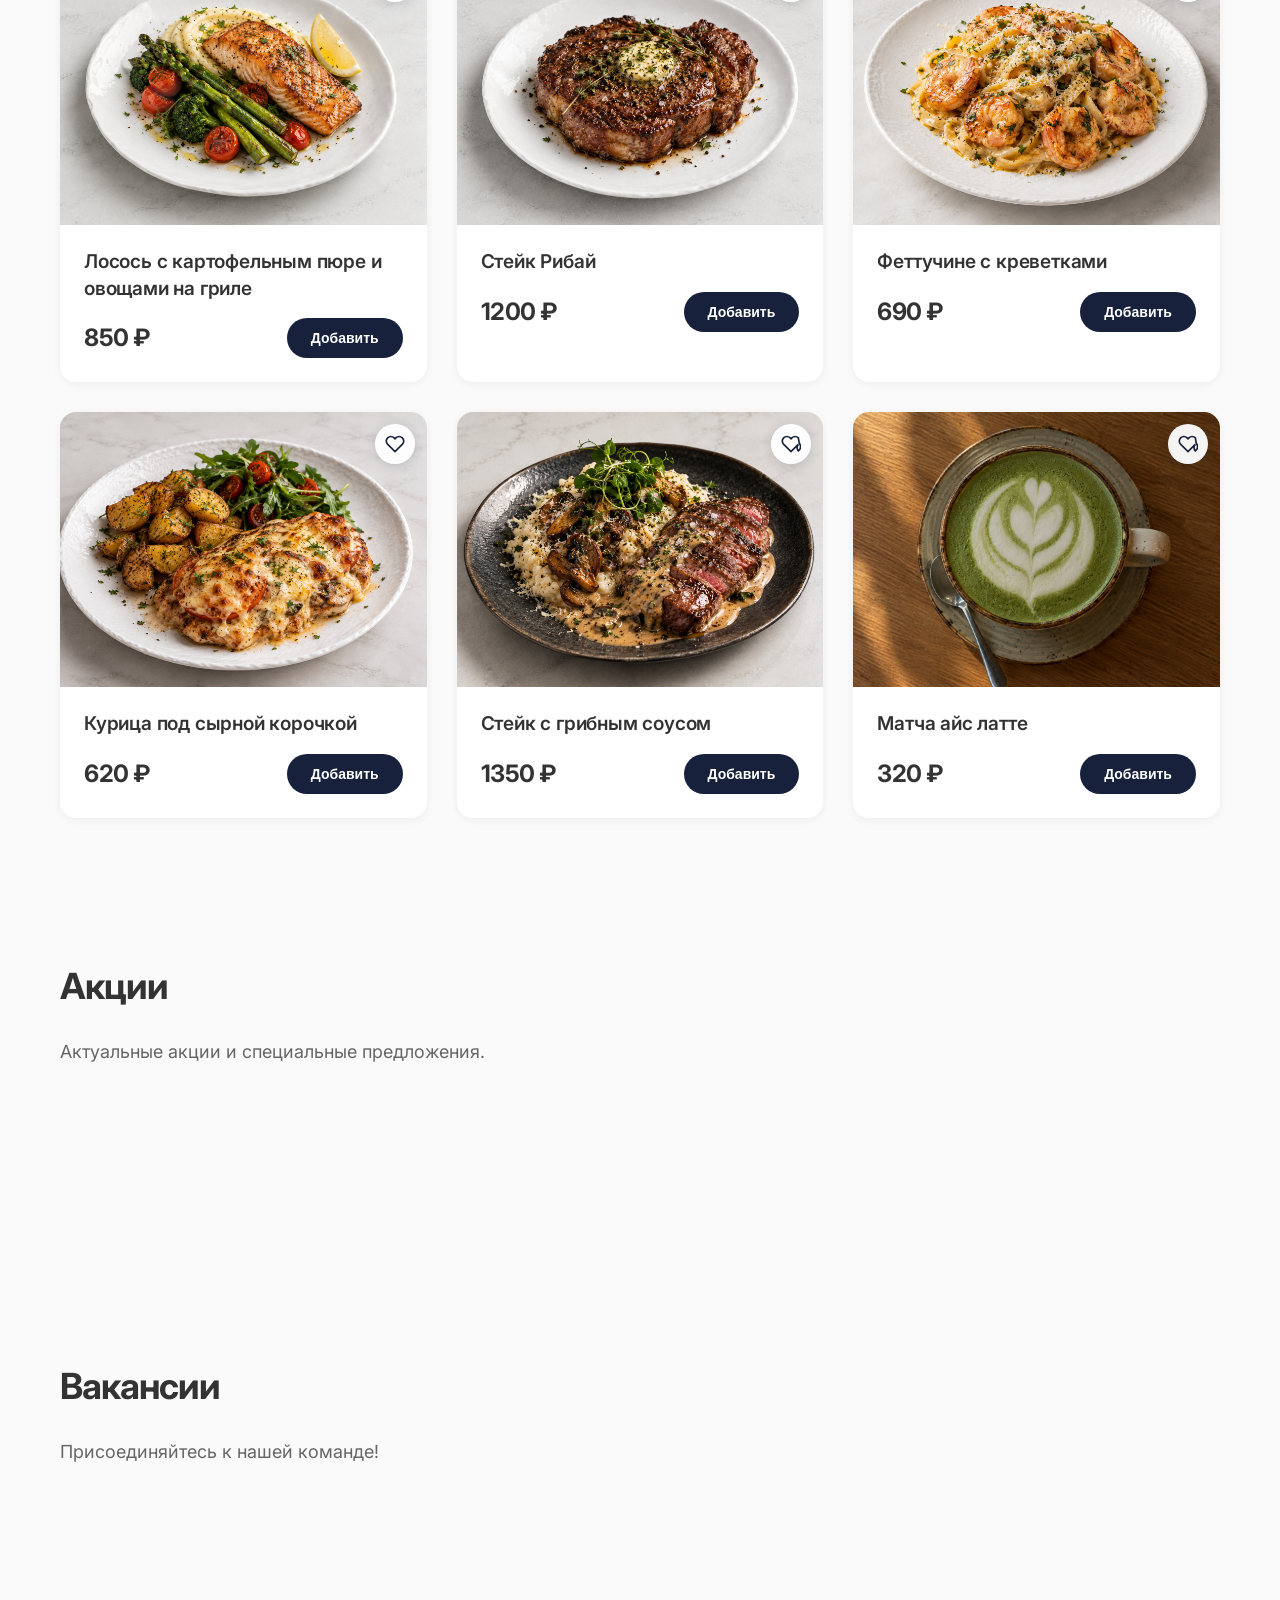
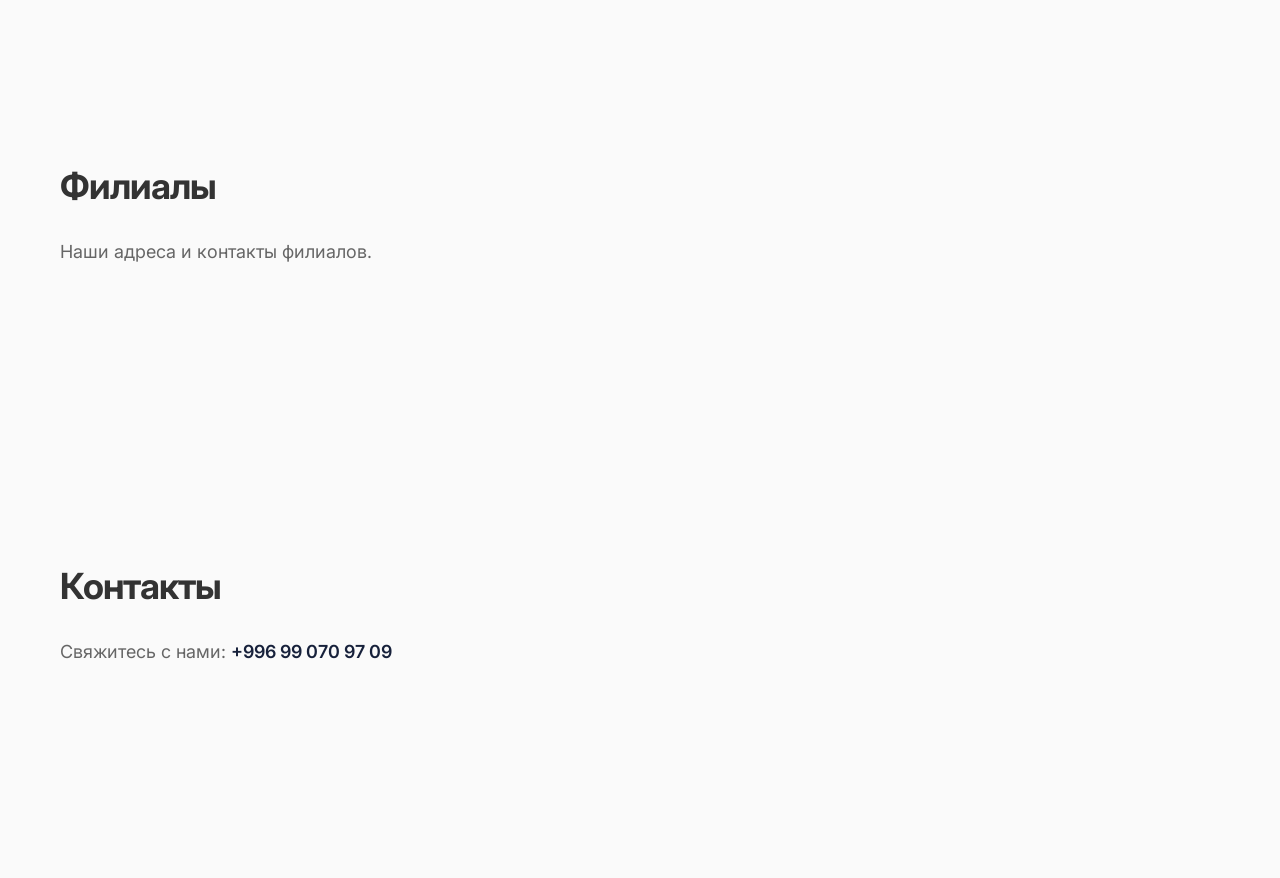
==== commit 168dc301: "Create dedicated contact page" ====
--- a/index.html
+++ b/index.html
@@ -16,7 +16,7 @@
             <div class="header-content">
                 <div class="logo">Zire</div>
                 <nav class="nav">
-                    <a href="#about" class="nav-link">О нас</a>
+                    <a href="contact.html" class="nav-link">Связаться с нами</a>
                     <a href="#menu" class="nav-link">Меню</a>
                     <a href="#promotions" class="nav-link">Акции</a>
                     <a href="#vacancies" class="nav-link">Вакансии</a>
@@ -552,7 +552,7 @@
     </div>
 
     <!-- Секция О нас -->
-    <section id="about" class="about-section">
+    <section id="about" class="about-section legacy-about-section">
         <div class="container">
             <h2 class="about-title">Связаться с нами</h2>
             <p class="about-description">Если у вас есть вопросы, предложения или пожелания, пожалуйста, свяжитесь с нами!</p>
--- a/style.css
+++ b/style.css
@@ -716,6 +716,98 @@
 .about-section {
     padding: 60px 0;
     background-color: var(--bg-primary);
+}
+
+body:not(.contact-page) .legacy-about-section {
+    display: none;
+}
+
+.contact-page .about-section {
+    display: block;
+    min-height: calc(100vh - 90px);
+    padding: 78px 0 100px;
+}
+
+.contact-page .about-layout {
+    display: block;
+    max-width: 920px;
+    margin: 0 auto;
+}
+
+.contact-page .about-copy {
+    text-align: center;
+}
+
+.contact-page .about-title,
+.contact-page .about-copy .about-description {
+    text-align: center;
+    margin-left: auto;
+    margin-right: auto;
+}
+
+.contact-page .about-title {
+    margin-bottom: 22px;
+}
+
+.contact-page .about-copy .about-description {
+    max-width: 760px;
+}
+
+.contact-page .about-contact-link {
+    display: none;
+}
+
+.contact-socials {
+    display: flex;
+    justify-content: center;
+    gap: 18px;
+    margin: 36px 0 30px;
+}
+
+.contact-social-card {
+    display: flex;
+    align-items: center;
+    gap: 12px;
+    min-width: 220px;
+    padding: 15px 20px;
+    border: 1px solid var(--border-color);
+    border-radius: 10px;
+    color: var(--text-primary);
+    text-decoration: none;
+    background: var(--card-bg);
+    transition: border-color .2s, transform .2s;
+}
+
+.contact-social-card:hover {
+    border-color: var(--accent-color);
+    transform: translateY(-2px);
+}
+
+.contact-social-card svg {
+    width: 28px;
+    height: 28px;
+    fill: none;
+    stroke: var(--text-secondary);
+    stroke-width: 1.8;
+}
+
+.contact-page .about-form {
+    max-width: 920px;
+    margin: 0 auto;
+}
+
+.contact-page .about-submit {
+    width: 100%;
+}
+
+@media (max-width: 768px) {
+    .contact-socials {
+        flex-direction: column;
+    }
+
+    .contact-social-card {
+        width: 100%;
+    }
 }
 
 .about-section .container {
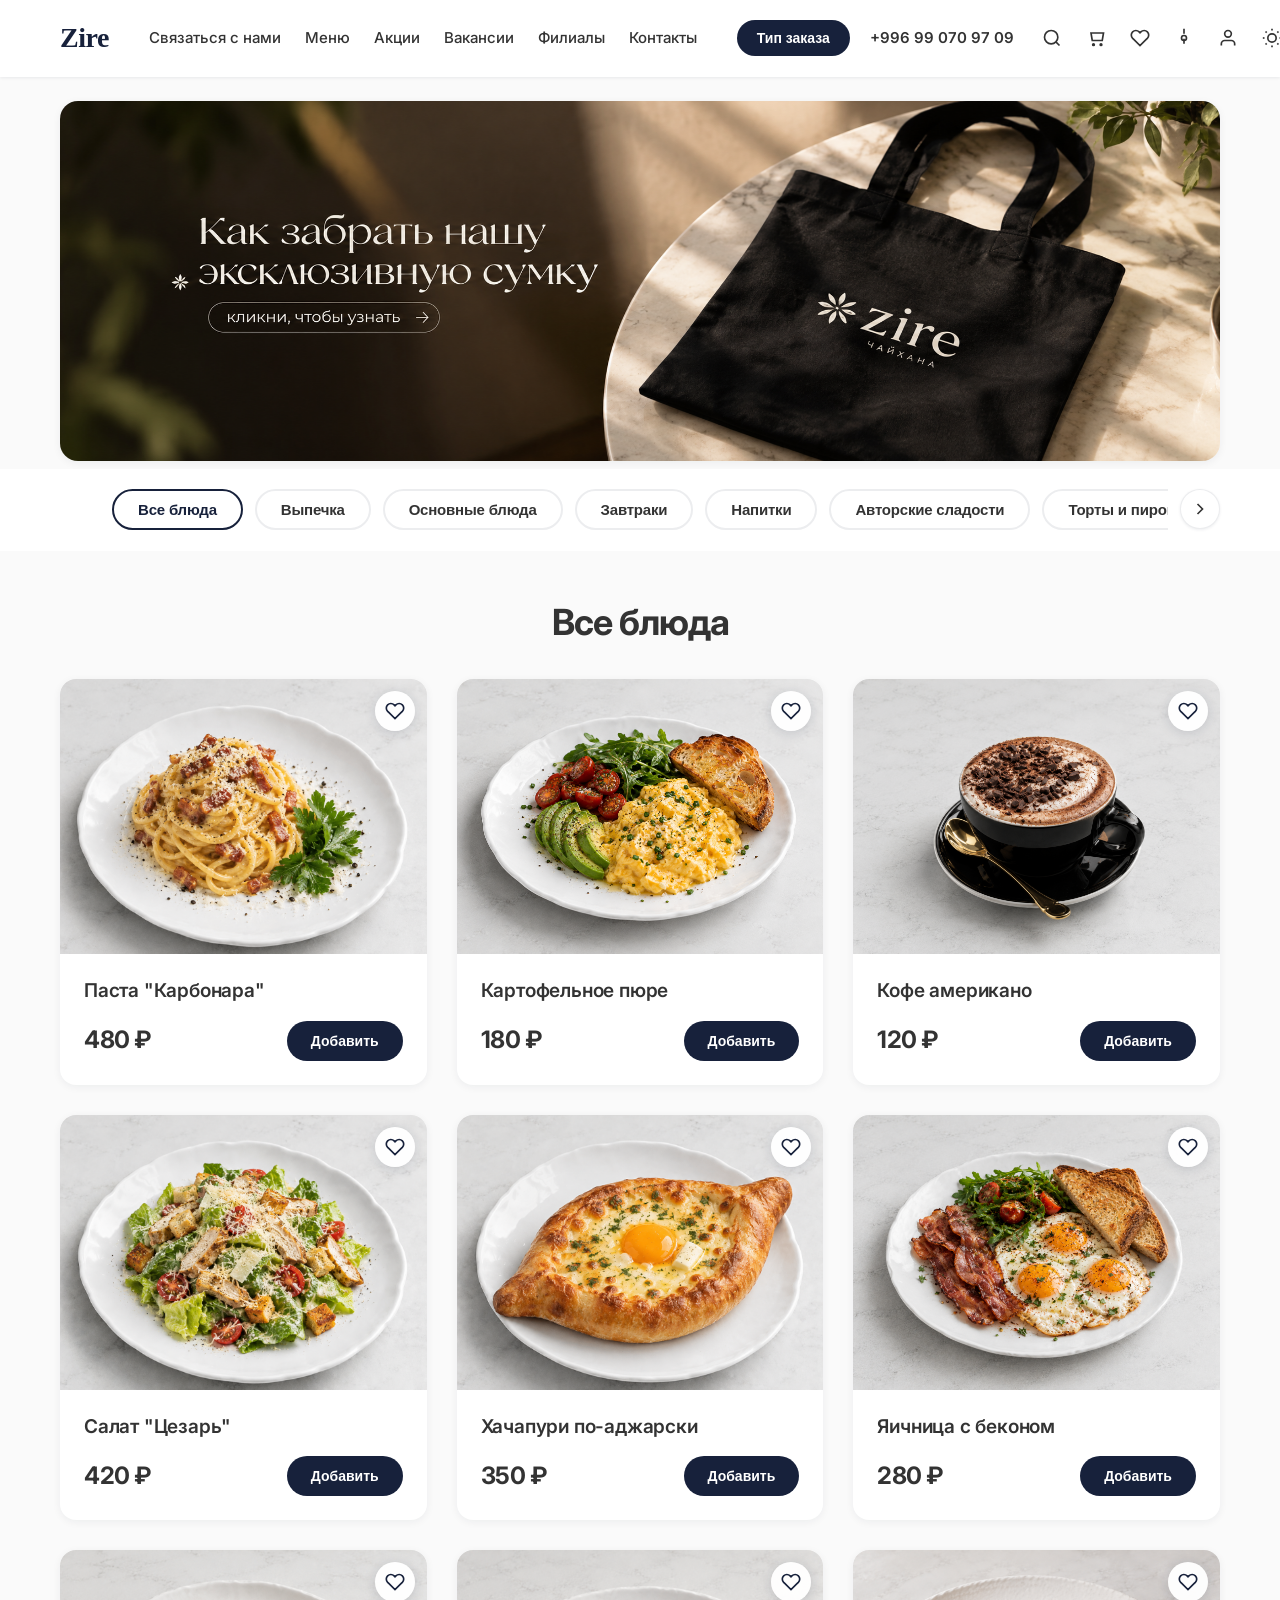
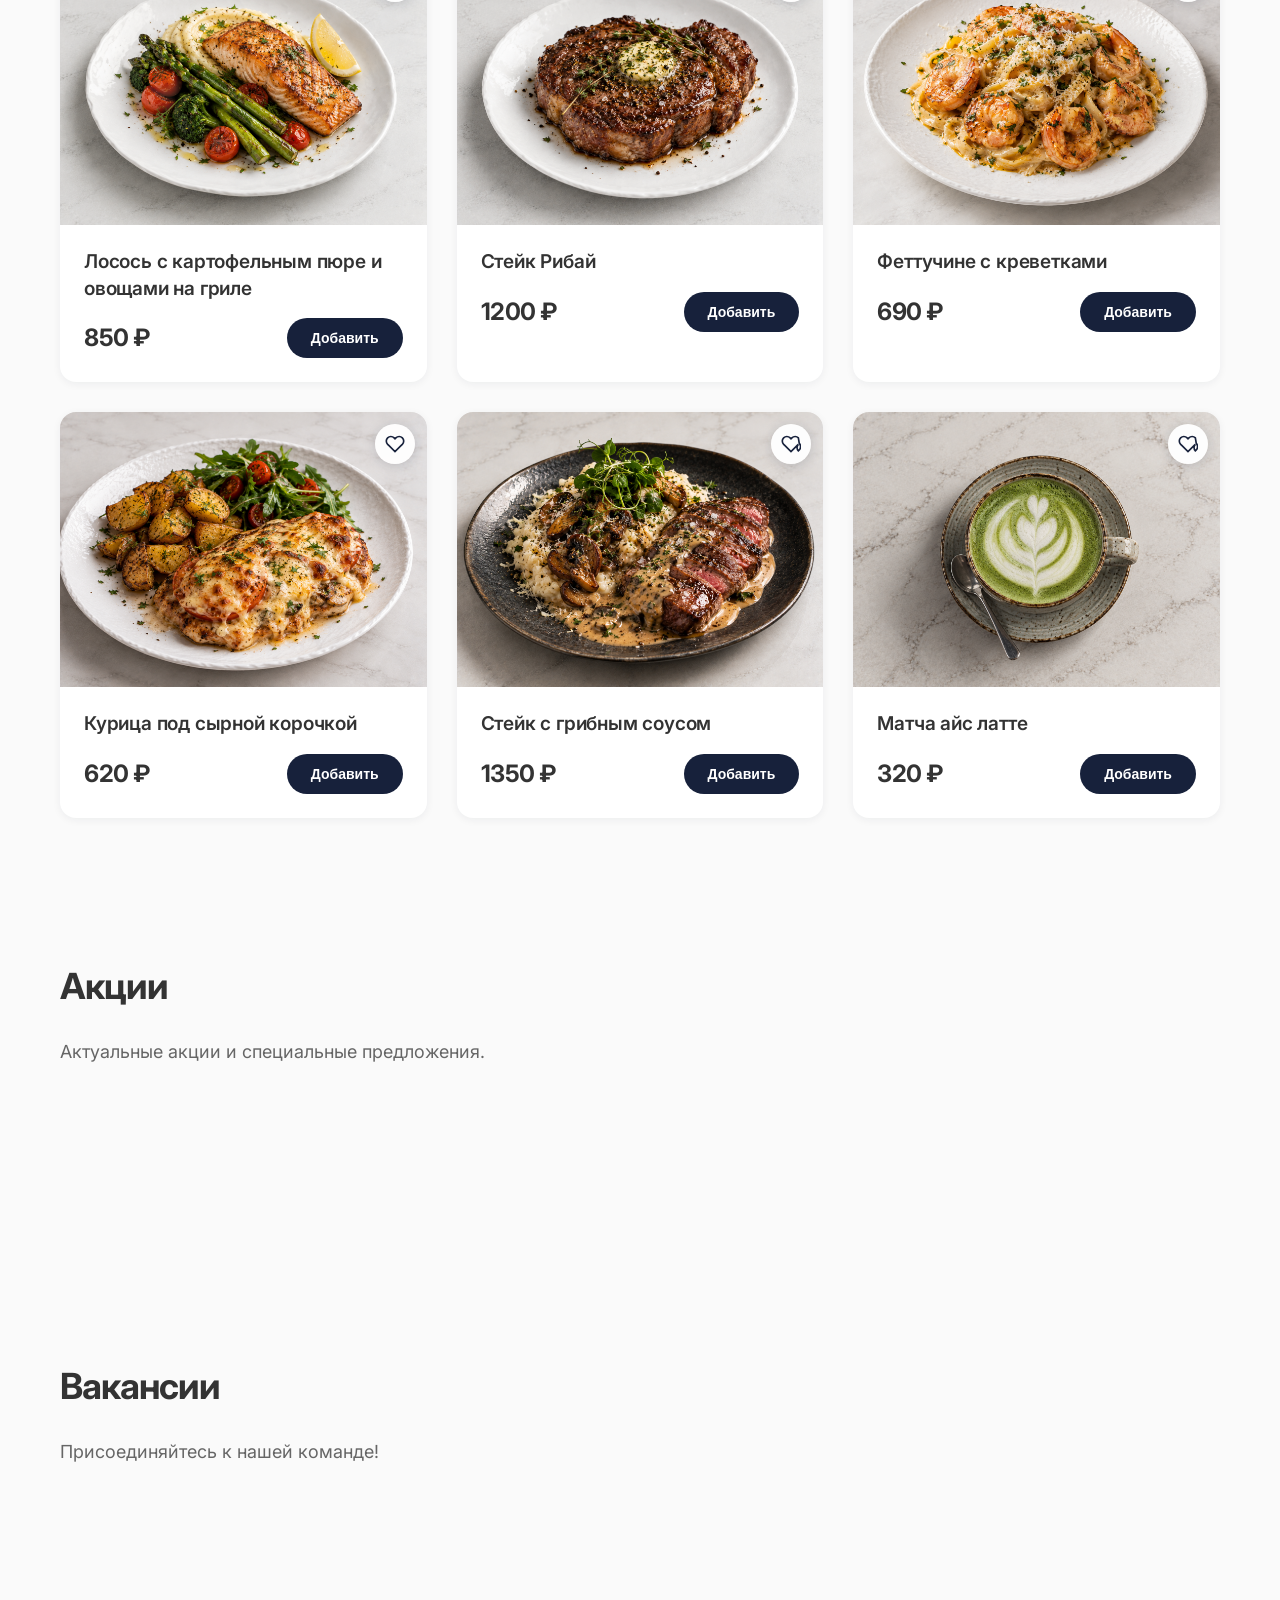
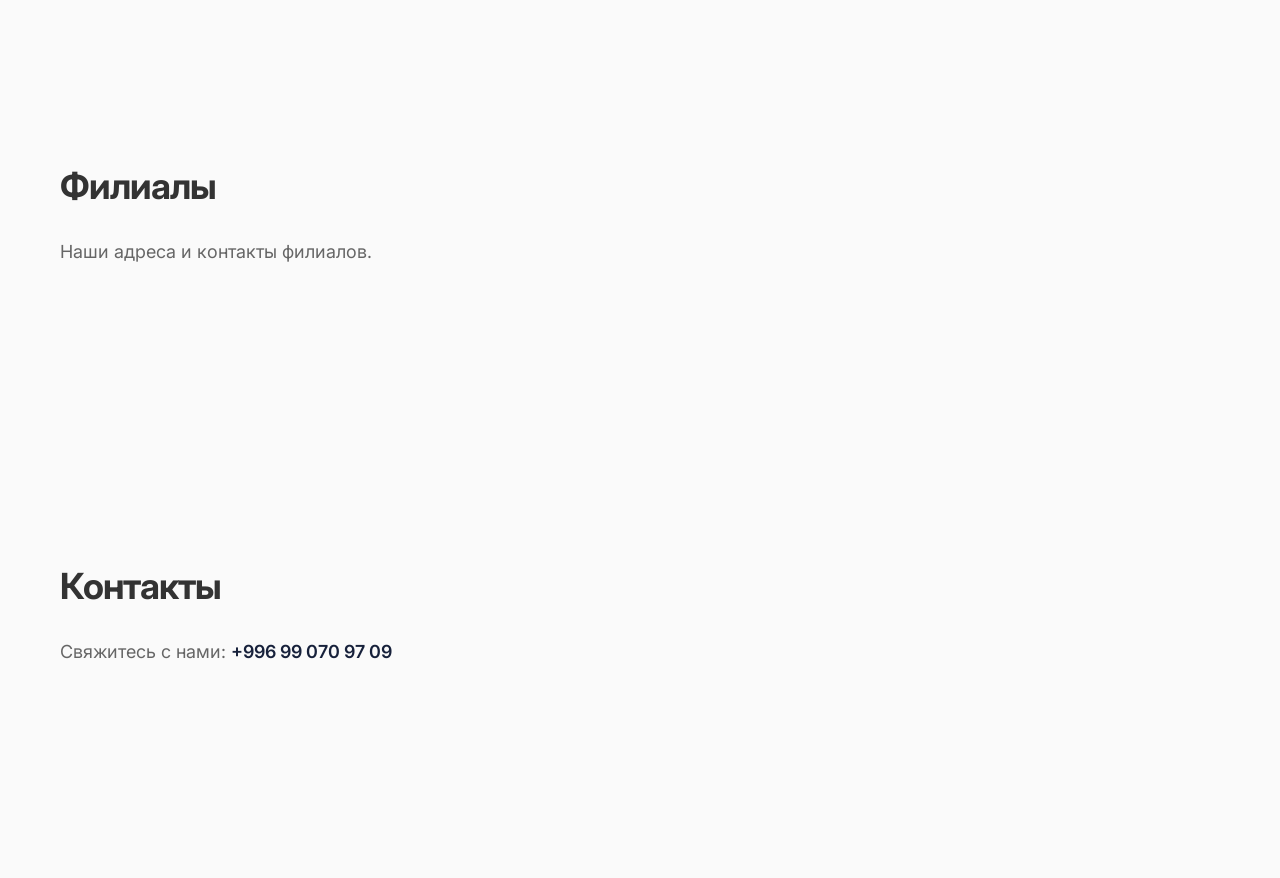
==== commit cb9956bf: "Link hero banner to Instagram" ====
--- a/index.html
+++ b/index.html
@@ -82,7 +82,9 @@
     <section class="hero-banner" aria-label="Промо Zire">
         <div class="container">
             <div class="hero-banner-card">
-                <img class="hero-banner-image" src="images/zire-banner.png" alt="Фирменная подача Zire">
+                <a class="hero-banner-link" href="https://www.instagram.com/zire_osh/" target="_blank" rel="noopener" aria-label="Открыть Instagram Zire">
+                    <img class="hero-banner-image" src="images/zire-banner.png" alt="Открыть Instagram Zire">
+                </a>
             </div>
         </div>
     </section>
--- a/style.css
+++ b/style.css
@@ -1082,7 +1082,8 @@
 /* Hero Banner */
 .hero-banner { padding: 24px 0 8px; }
 .hero-banner-card { position: relative; min-height: 360px; border-radius: 18px; overflow: hidden; isolation: isolate; box-shadow: var(--shadow-md); }
-.hero-banner-image { position: absolute; inset: 0; width: 100%; height: 100%; object-fit: cover; z-index: -2; }
+.hero-banner-link { position: absolute; inset: 0; display: block; z-index: 1; }
+.hero-banner-image { position: absolute; inset: 0; width: 100%; height: 100%; object-fit: cover; }
 .hero-banner-overlay { position: absolute; inset: 0; background: linear-gradient(90deg, rgba(9,13,24,.82) 0%, rgba(9,13,24,.48) 46%, rgba(9,13,24,.08) 100%); z-index: -1; }
 .hero-banner-content { position: relative; z-index: 1; max-width: 510px; padding: 58px 56px; color: #fff; }
 .hero-banner-kicker { margin: 0 0 12px; font-size: 12px; letter-spacing: .14em; text-transform: uppercase; opacity: .8; }
